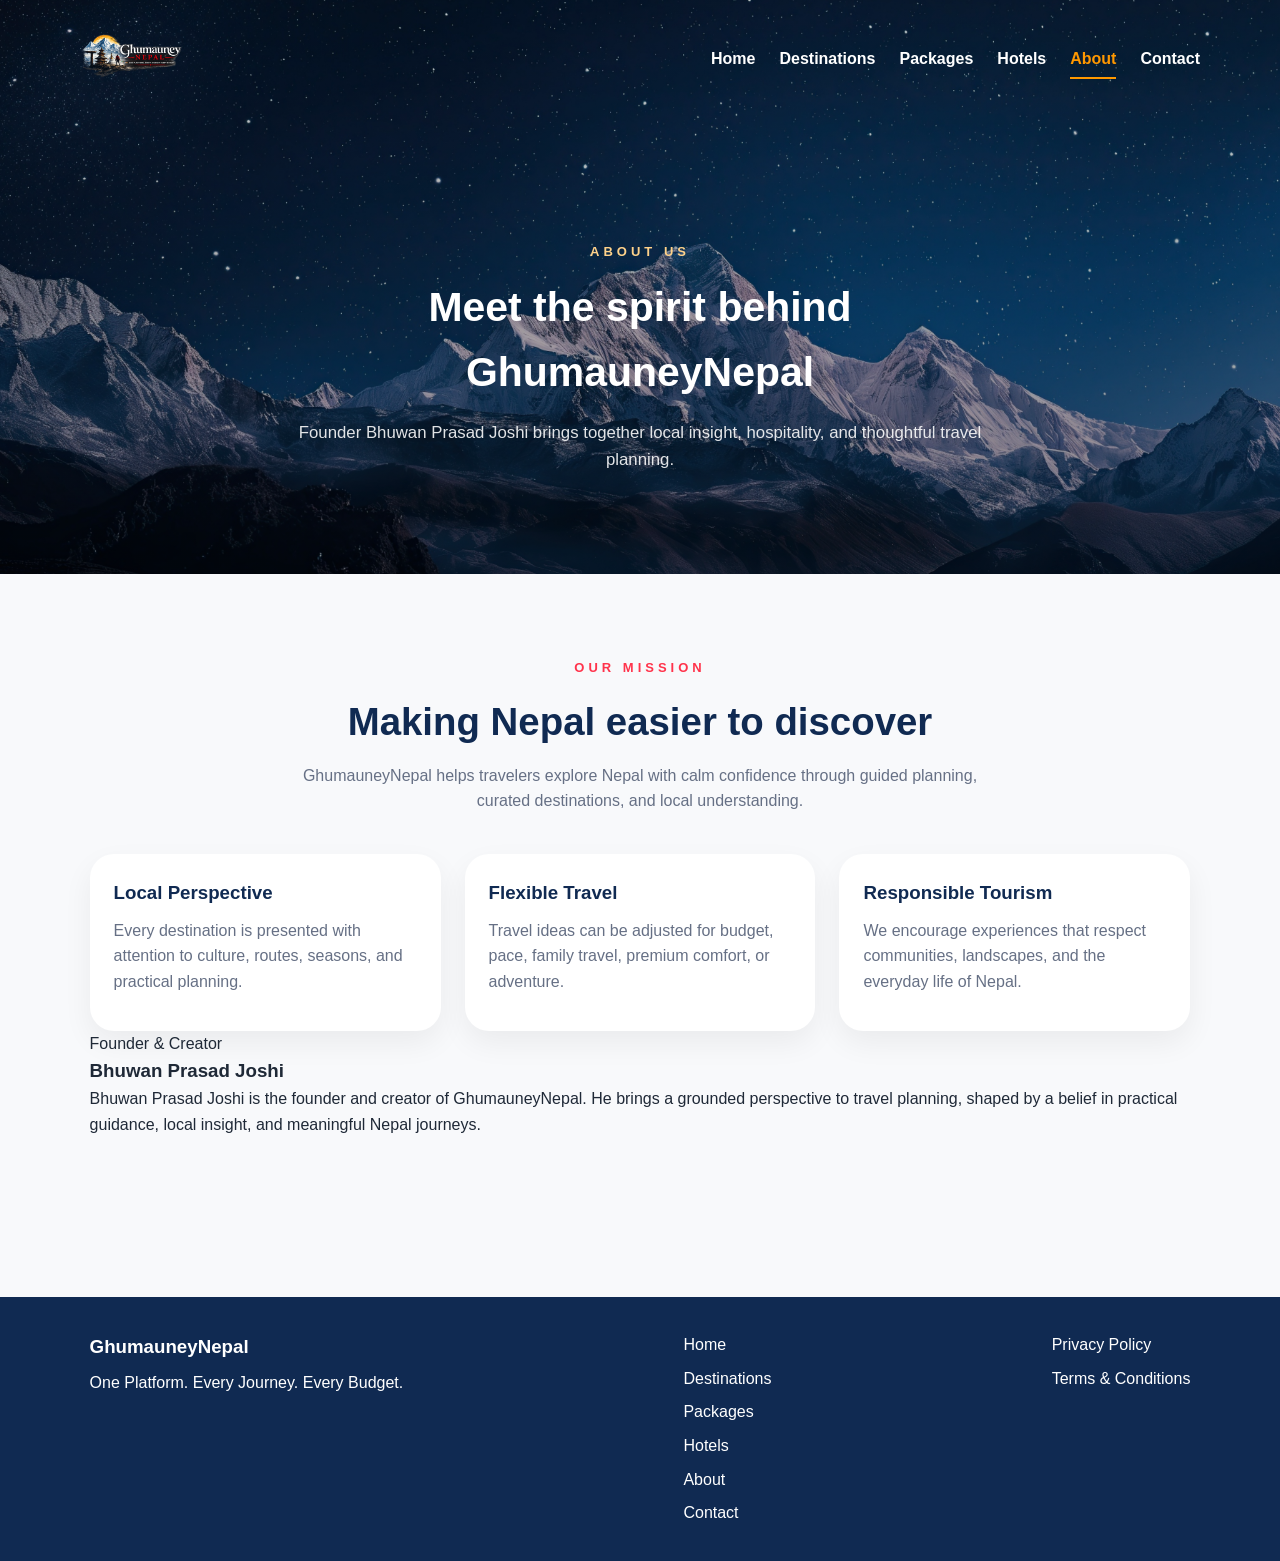
==== about.html @ 5b56b249 "Move website files to repository root" ====
<!DOCTYPE html>
<html lang="en">
<head>
    <meta charset="UTF-8">
    <meta name="viewport" content="width=device-width, initial-scale=1.0">
    <title>About | GhumauneyNepal</title>
    <link rel="stylesheet" href="style.css">
</head>
<body>
    <header class="subpage-header">
        <nav class="main-nav">
            <a class="logo" href="index.html">
                <img src="ll.png" alt="GhumauneyNepal logo">
            </a>
            <button class="nav-toggle" type="button" aria-label="Toggle navigation" aria-expanded="false">
                <span></span>
                <span></span>
                <span></span>
            </button>
            <ul class="nav-links">
                <li><a href="index.html">Home</a></li>
                <li><a href="destinations.html">Destinations</a></li>
                <li><a href="packages.html">Packages</a></li>
                <li><a href="hotels.html">Hotels</a></li>
                <li><a href="about.html" class="active">About</a></li>
                <li><a href="contact.html">Contact</a></li>
            </ul>
        </nav>

        <div class="subpage-hero">
            <span>ABOUT US</span>
            <h1>Meet the spirit behind GhumauneyNepal</h1>
            <p>Founder Bhuwan Prasad Joshi brings together local insight, hospitality, and thoughtful travel planning.</p>
        </div>
    </header>

    <main class="page-shell">
        <section class="section">
            <div class="section-heading">
                <span>OUR MISSION</span>
                <h2>Making Nepal easier to discover</h2>
                <p>GhumauneyNepal helps travelers explore Nepal with calm confidence through guided planning, curated destinations, and local understanding.</p>
            </div>

            <div class="card-grid feature-grid">
                <article class="feature-card">
                    <h3>Local Perspective</h3>
                    <p>Every destination is presented with attention to culture, routes, seasons, and practical planning.</p>
                </article>
                <article class="feature-card">
                    <h3>Flexible Travel</h3>
                    <p>Travel ideas can be adjusted for budget, pace, family travel, premium comfort, or adventure.</p>
                </article>
                <article class="feature-card">
                    <h3>Responsible Tourism</h3>
                    <p>We encourage experiences that respect communities, landscapes, and the everyday life of Nepal.</p>
                </article>
            </div>

            <div class="founder-card founder-card-inline">
                <div class="founder-badge">Founder & Creator</div>
                <h3>Bhuwan Prasad Joshi</h3>
                <p>Bhuwan Prasad Joshi is the founder and creator of GhumauneyNepal. He brings a grounded perspective to travel planning, shaped by a belief in practical guidance, local insight, and meaningful Nepal journeys.</p>
            </div>
        </section>
    </main>

    <footer class="site-footer">
        <div class="footer-brand">
            <h3>GhumauneyNepal</h3>
            <p>One Platform. Every Journey. Every Budget.</p>
        </div>
        <div class="footer-links">
            <a href="index.html">Home</a>
            <a href="destinations.html">Destinations</a>
            <a href="packages.html">Packages</a>
            <a href="hotels.html">Hotels</a>
            <a href="about.html">About</a>
            <a href="contact.html">Contact</a>
        </div>
        <div class="footer-legal">
            <a href="privacy-policy.html">Privacy Policy</a>
            <a href="terms-conditions.html">Terms & Conditions</a>
        </div>
    </footer>

    <script src="script.js"></script>
</body>
</html>
---- style.css ----
*{
    margin:0;
    padding:0;
    box-sizing:border-box;
    font-family:Poppins,sans-serif;
}

html {
    scroll-behavior:smooth;
}

body {
    line-height:1.6;
    color:#1f2937;
    background:#f8f9fb;
}

.page-shell {
    padding:0 0 80px;
}

body.is-loading {
    overflow:hidden;
}

.page-loader {
    position:fixed;
    inset:0;
    background:linear-gradient(135deg, rgba(6,18,40,0.97), rgba(16,42,82,0.95));
    display:grid;
    place-items:center;
    z-index:9999;
    transition:opacity .6s ease, visibility .6s ease;
}

.page-loader.is-hidden {
    opacity:0;
    visibility:hidden;
    pointer-events:none;
}

.loader-card {
    text-align:center;
    color:white;
}

.loader-card img {
    width:82px;
    height:auto;
    animation:logoPulse 1.2s ease-in-out infinite;
}

.loader-bar {
    width:180px;
    height:5px;
    border-radius:999px;
    background:rgba(255,255,255,0.18);
    margin:18px auto 0;
    overflow:hidden;
    position:relative;
}

.loader-bar::before {
    content:"";
    position:absolute;
    inset:0;
    width:45%;
    border-radius:inherit;
    background:linear-gradient(90deg, #ff9800, #ffd28a);
    animation:loaderSlide 1s ease-in-out infinite;
}

.site-header,
.subpage-header {
    width:100%;
    min-height:100vh;
    position:relative;
    overflow:hidden;
    isolation:isolate;
    background:linear-gradient(rgba(0,0,0,.48), rgba(0,0,0,.5));
}

.site-header::before,
.subpage-header::before {
    content:"";
    position:absolute;
    inset:-20px;
    background-image:url(nepal.jpg);
    background-size:cover;
    background-position:center;
    transform:scale(1.04);
    animation:heroBackgroundShift 18s ease-in-out infinite alternate;
    z-index:-2;
}

.site-header::after,
.subpage-header::after {
    content:"";
    position:absolute;
    inset:0;
    background:linear-gradient(rgba(0,0,0,.2), rgba(0,0,0,.42));
    z-index:-1;
}

.subpage-header {
    min-height:auto;
    padding-bottom:60px;
}

.subpage-hero {
    max-width:760px;
    margin:0 auto;
    padding:120px 24px 40px;
    text-align:center;
    color:white;
}

.subpage-hero span {
    display:inline-block;
    margin-bottom:12px;
    font-size:13px;
    letter-spacing:4px;
    color:#ffd28a;
    font-weight:700;
}

.subpage-hero h1 {
    font-size:clamp(2rem, 3.2vw, 3rem);
    margin-bottom:14px;
}

.subpage-hero p {
    font-size:1.05rem;
    color:rgba(255,255,255,0.88);
}

.main-nav {
    width:100%;
    display:flex;
    justify-content:space-between;
    align-items:center;
    padding:24px 80px;
    flex-wrap:wrap;
    gap:16px;
    position:relative;
    transition:padding .3s ease, background .3s ease, box-shadow .3s ease;
}

.main-nav.scrolled {
    position:fixed;
    top:0;
    left:0;
    z-index:1000;
    padding:14px 80px;
    background:rgba(5,19,41,0.74);
    backdrop-filter:blur(16px);
    box-shadow:0 10px 30px rgba(0,0,0,0.16);
}

.logo {
    display:inline-flex;
    align-items:center;
}

.logo img {
    height:70px;
}

.nav-toggle {
    display:none;
    background:rgba(255,255,255,0.16);
    border:1px solid rgba(255,255,255,0.35);
    border-radius:8px;
    padding:8px;
    cursor:pointer;
}

.nav-toggle span {
    display:block;
    width:24px;
    height:2px;
    background:white;
    margin:4px 0;
}

.nav-links {
    display:flex;
    list-style:none;
    flex-wrap:wrap;
    gap:24px;
}

.nav-links a {
    text-decoration:none;
    color:white;
    font-weight:600;
    transition:color .3s ease, transform .3s ease;
    padding:8px 0;
    position:relative;
}

.nav-links a:hover,
.nav-links a.active {
    color:#ff9800;
}

.nav-links a::after {
    content:"";
    position:absolute;
    left:0;
    bottom:-4px;
    width:100%;
    height:2px;
    background:#ff9800;
    transform:scaleX(0);
    transform-origin:left;
    transition:transform .25s ease;
}

.nav-links a:hover::after,
.nav-links a.active::after {
    transform:scaleX(1);
}

.hero-content {
    min-height:85vh;
    display:flex;
    flex-direction:column;
    justify-content:center;
    align-items:center;
    color:white;
    text-align:center;
    padding:40px 20px 80px;
    max-width:900px;
    margin:0 auto;
    position:relative;
}

.hero-badge {
    display:inline-block;
    padding:8px 16px;
    border-radius:999px;
    background:rgba(255,255,255,0.14);
    backdrop-filter:blur(8px);
    border:1px solid rgba(255,255,255,0.22);
    font-size:14px;
    letter-spacing:1px;
    text-transform:uppercase;
    margin-bottom:20px;
}

.hero-content h1 {
    font-size:clamp(2.4rem, 4.5vw, 4.5rem);
    margin-bottom:18px;
    line-height:1.1;
}

.hero-content p {
    font-size:clamp(1rem, 1.8vw, 1.35rem);
    margin-bottom:10px;
}

.hero-support {
    max-width:720px;
    margin-bottom:30px;
    color:rgba(255,255,255,0.92);
}

.hero-actions {
    display:flex;
    gap:16px;
    flex-wrap:wrap;
    justify-content:center;
}

.btn {
    text-decoration:none;
    color:white;
    background:#ff9800;
    padding:14px 28px;
    border-radius:999px;
    transition:transform .25s ease, box-shadow .25s ease, background .25s ease;
    display:inline-block;
    border:none;
    cursor:pointer;
    font-weight:600;
    position:relative;
    overflow:hidden;
    isolation:isolate;
    box-shadow:0 8px 20px rgba(0,0,0,0.16);
}

.btn::before {
    content:"";
    position:absolute;
    inset:0;
    background:linear-gradient(120deg, transparent, rgba(255,255,255,0.26), transparent);
    transform:translateX(-120%);
    transition:transform .6s ease;
}

.btn:hover {
    background:#e67e22;
    transform:translateY(-3px) scale(1.02);
    box-shadow:0 14px 28px rgba(0,0,0,0.2);
}

.btn:hover::before {
    transform:translateX(120%);
}

.btn-secondary {
    background:rgba(255,255,255,0.16);
    border:1px solid rgba(255,255,255,0.3);
    backdrop-filter:blur(8px);
}

.btn-secondary:hover {
    background:rgba(255,255,255,0.24);
}

.btn-small {
    padding:10px 18px;
    font-size:14px;
}

.section {
    padding:80px 7%;
}

.stats-section {
    padding:0 7% 60px;
}

.stats-grid {
    display:grid;
    grid-template-columns:repeat(3, minmax(0, 1fr));
    gap:20px;
    max-width:980px;
    margin:0 auto;
}

.stats-card {
    background:white;
    border-radius:20px;
    padding:24px;
    text-align:center;
    box-shadow:0 10px 26px rgba(0,0,0,0.06);
}

.stats-card strong {
    display:block;
    color:#102a52;
    font-size:2rem;
    margin-bottom:6px;
}

.stats-card span {
    color:#667085;
    font-weight:600;
}

.culture-grid {
    display:grid;
    grid-template-columns:repeat(3, minmax(0, 1fr));
    gap:20px;
    max-width:1040px;
    margin:0 auto;
}

.culture-card {
    background:white;
    border-radius:24px;
    padding:24px;
    box-shadow:0 12px 30px rgba(0,0,0,0.06);
}

.culture-card h3 {
    color:#102a52;
    margin-bottom:10px;
}

.culture-card p {
    color:#667085;
}

.section-heading {
    text-align:center;
    margin-bottom:40px;
}

.section-heading span {
    color:#ff334b;
    font-size:13px;
    font-weight:700;
    letter-spacing:4px;
}

.section-heading h2,
.cta-section h2 {
    color:#102a52;
    font-size:clamp(1.8rem, 3vw, 2.6rem);
    margin:12px 0 10px;
}

.section-heading p,
.cta-section p {
    color:#667085;
    max-width:700px;
    margin:0 auto;
}

.planner-section {
    background:#f9fbff;
}

.planner-card {
    max-width:960px;
    margin:0 auto;
    background:white;
    border-radius:24px;
    padding:32px;
    box-shadow:0 15px 40px rgba(0,0,0,0.08);
}

.form-grid {
    display:grid;
    grid-template-columns:repeat(2, minmax(0, 1fr));
    gap:18px;
}

.field {
    display:flex;
    flex-direction:column;
    gap:8px;
}

.field span {
    font-weight:600;
    color:#102a52;
}

.field input,
.field select {
    padding:12px 14px;
    border:1px solid #d8e0ea;
    border-radius:12px;
    font-size:15px;
    background:#fbfcff;
    transition:border-color .25s ease, box-shadow .25s ease, transform .25s ease;
}

.field input:focus,
.field select:focus {
    outline:none;
    border-color:#ff9800;
    box-shadow:0 0 0 4px rgba(255,152,0,0.15);
    transform:translateY(-1px);
}

.full-width {
    grid-column:1 / -1;
}

.planner-result {
    margin-top:16px;
    padding:14px 16px;
    border-radius:12px;
    font-weight:600;
    display:none;
    opacity:0;
    transform:translateY(8px);
}

.planner-result.is-visible {
    display:block;
    animation:resultReveal .35s ease forwards;
}

.planner-result.success {
    background:#eaf7ee;
    color:#217a3c;
}

.planner-result.error {
    background:#fff1f2;
    color:#b42318;
}

.card-grid,
.destination-grid,
.feature-grid,
.package-grid,
.testimonial-grid,
.safety-grid,
.province-grid {
    display:grid;
    grid-template-columns:repeat(3, minmax(0, 1fr));
    gap:24px;
}

.destination-grid {
    margin-top:24px;
}

.content-card,
.feature-card,
.package-card,
.testimonial-card,
.mini-card,
.destination-card {
    background:white;
    border-radius:24px;
    box-shadow:0 12px 30px rgba(0,0,0,0.06);
    overflow:hidden;
    transition:transform .25s ease, box-shadow .25s ease;
}

.content-card:hover,
.feature-card:hover,
.package-card:hover,
.testimonial-card:hover,
.mini-card:hover,
.province-card:hover,
.founder-card:hover,
.destination-card:hover {
    transform:translateY(-6px);
    box-shadow:0 16px 40px rgba(0,0,0,0.1);
}

.card-image {
    width:100%;
    height:260px;
    object-fit:cover;
    object-position:center;
    display:block;
    background:linear-gradient(rgba(0,0,0,.12), rgba(0,0,0,.08)), url(nepal.jpg);
    background-size:cover;
    background-position:center;
    transition:transform .7s ease, filter .7s ease;
    overflow:hidden;
    border-radius:22px 22px 0 0;
}

.content-card:hover .card-image,
.package-card:hover .card-image {
    transform:scale(1.05);
}

.icon-box {
    width:58px;
    height:58px;
    min-width:58px;
    display:flex;
    align-items:center;
    justify-content:center;
    border-radius:18px;
    background:rgba(255,255,255,0.9);
    box-shadow:0 8px 24px rgba(0,0,0,0.08);
    transition:transform .35s ease, box-shadow .35s ease, background .35s ease;
}

.icon-box:hover {
    transform:translateY(-4px) scale(1.05);
    box-shadow:0 14px 30px rgba(0,0,0,0.12);
}

.btn::after {
    content:'→';
    display:inline-block;
    margin-left:10px;
    transition:transform .35s ease;
    font-size:1.05rem;
}

.btn:hover::after {
    transform:translateX(4px);
}

.text-link::after {
    content:'→';
    display:inline-block;
    margin-left:8px;
    transition:transform .35s ease;
}

.text-link:hover::after {
    transform:translateX(3px);
}

.card-content {
    padding:22px;
}

.card-content h3,
.feature-card h3,
.package-card h3,
.mini-card h3 {
    color:#102a52;
    margin-bottom:10px;
}

.card-content p,
.feature-card p,
.package-card p,
.mini-card p,
.testimonial-card p {
    color:#667085;
    margin-bottom:12px;
}

.text-link {
    color:#ff334b;
    text-decoration:none;
    font-weight:600;
    transition:color .25s ease;
}

.text-link:hover {
    color:#d82a3e;
}

.interest-grid {
    grid-template-columns:repeat(3, minmax(0, 1fr));
}

.mini-card {
    padding:24px;
    transition:transform .25s ease, box-shadow .25s ease, border-color .25s ease;
    border:1px solid transparent;
}

.mini-card:hover {
    transform:translateY(-6px) scale(1.01) rotate(-0.5deg);
    border-color:#ff9800;
}

.why-section {
    background:#fffdf8;
}

.feature-card {
    padding:24px;
}

.package-card .card-content {
    display:flex;
    flex-direction:column;
    gap:8px;
}

.duration {
    color:#ff9800;
    font-weight:700;
}

.price {
    color:#102a52;
    font-weight:600;
}

.safety-section {
    background:#f4f7fb;
}

.safety-grid {
    display:grid;
    grid-template-columns:repeat(3, minmax(0, 1fr));
    gap:16px;
    max-width:1000px;
    margin:0 auto;
}

.safety-item {
    background:white;
    border-radius:16px;
    padding:22px;
    text-align:center;
    font-weight:600;
    color:#102a52;
    box-shadow:0 10px 24px rgba(0,0,0,0.05);
}

.testimonial-card {
    padding:24px;
}

.cta-section {
    text-align:center;
    background:linear-gradient(135deg, #102a52, #1d4a93);
    color:white;
    border-radius:30px;
    margin:0 7% 80px;
    animation:ctaGlow 8s ease-in-out infinite alternate;
}

.cta-section h2,
.cta-section p {
    color:white;
}

.site-footer {
    background:#102a52;
    color:white;
    padding:35px 7%;
    display:flex;
    justify-content:space-between;
    align-items:flex-start;
    gap:20px;
    flex-wrap:wrap;
}

.footer-brand h3 {
    margin-bottom:8px;
}

.footer-links,
.footer-legal {
    display:flex;
    flex-direction:column;
    gap:8px;
}

.site-footer a {
    color:white;
    text-decoration:none;
}

.site-footer a:hover {
    color:#ff9800;
}

.reveal,
.reveal-card {
    opacity:0;
    transform:translateY(28px);
    transition:opacity .7s ease, transform .7s ease;
}

.reveal.is-visible,
.reveal-card.is-visible {
    opacity:1;
    transform:translateY(0);
}

.hero-animate {
    opacity:0;
    transform:translateY(24px);
    animation:heroFadeUp .8s cubic-bezier(.2, .8, .2, 1) forwards;
}

.hero-animate-badge { animation-delay:.12s; }
.hero-animate-title { animation-delay:.24s; }
.hero-animate-subtitle { animation-delay:.38s; }
.hero-animate-support { animation-delay:.5s; }
.hero-animate-actions { animation-delay:.65s; }

.destination-card {
    position:relative;
    overflow:hidden;
    border-radius:22px;
    background:#ffffff;
    box-shadow:0 10px 30px rgba(0,0,0,0.08);
    transition:transform .4s ease, box-shadow .4s ease;
    cursor:pointer;
}

.destination-card .wishlist-btn {
    position:absolute;
    top:16px;
    right:16px;
    border:none;
    background:rgba(255,255,255,0.95);
    color:#102a52;
    border-radius:999px;
    width:46px;
    height:46px;
    font-size:20px;
    cursor:pointer;
    box-shadow:0 10px 22px rgba(0,0,0,0.12);
    transition:transform .35s ease, box-shadow .35s ease, background .35s ease, color .35s ease;
    display:flex;
    align-items:center;
    justify-content:center;
}

.destination-card .wishlist-btn:hover {
    transform:translateY(-2px) scale(1.03);
}

.destination-card .wishlist-btn.is-active {
    background:#ff9800;
    color:white;
}

.destination-card:hover {
    transform:translateY(-8px);
    box-shadow:0 20px 45px rgba(0,0,0,0.14);
}

.destination-image {
    width:100%;
    height:260px;
    object-fit:cover;
    object-position:center;
    display:block;
    background:#ececec;
    transition:transform .7s cubic-bezier(0.22, 1, 0.36, 1), filter .4s ease;
    border-radius:22px 22px 0 0;
}

.destination-card:hover .destination-image {
    transform:scale(1.07);
    filter:brightness(1.04);
}

.destination-image.image-fallback {
    object-fit:contain;
    padding:20px;
    background:linear-gradient(135deg, #fff7ea, #f8e4c9);
    height:260px;
}


.destination-info {
    padding:20px;
}

.destination-info h3 {
    color:#102a52;
    margin:0 0 8px;
    font-size:22px;
}

.destination-info p {
    color:#777;
    margin-bottom:15px;
}

.destination-meta {
    display:flex;
    flex-wrap:wrap;
    gap:8px;
    margin-bottom:14px;
}

.destination-badge {
    display:inline-block;
    padding:6px 10px;
    border-radius:999px;
    background:#f4f7fb;
    color:#102a52;
    font-size:12px;
    font-weight:700;
}

.destination-actions {
    display:flex;
    justify-content:space-between;
    align-items:center;
    gap:10px;
}

.destination-actions .text-link {
    font-size:15px;
}

.destination-province {
    display:inline-block;
    background:#fff0f2;
    color:#f2344c;
    padding:6px 12px;
    border-radius:20px;
    font-size:12px;
    font-weight:600;
}

.explorer-toolbar {
    display:flex;
    justify-content:space-between;
    align-items:center;
    gap:16px;
    flex-wrap:wrap;
    margin:0 0 24px;
}

.toolbar-group {
    display:flex;
    gap:12px;
    flex-wrap:wrap;
}

.toolbar-inline {
    align-items:center;
}

.filter-input {
    padding:12px 14px;
    border:1px solid #d8e0ea;
    border-radius:999px;
    min-width:180px;
    font-size:14px;
    background:white;
}

.wishlist-chip {
    background:#102a52;
    color:white;
    border:none;
    border-radius:999px;
    padding:12px 16px;
    cursor:pointer;
    font-weight:700;
}

.province-buttons {
    display:flex;
    flex-wrap:wrap;
    gap:10px;
    justify-content:center;
    margin:0 0 26px;
}

.province-btn {
    background:#fff;
    color:#102a52;
    border:1px solid #d8e0ea;
    border-radius:999px;
    padding:10px 16px;
    cursor:pointer;
    font-weight:600;
}

.province-btn.active {
    background:#ff9800;
    color:white;
    border-color:#ff9800;
}

.modal-backdrop {
    position:fixed;
    inset:0;
    background:rgba(4, 12, 25, 0.72);
    display:none;
    align-items:center;
    justify-content:center;
    padding:20px;
    z-index:1400;
}

.modal-backdrop.is-open {
    display:flex;
}

.modal-card {
    width:min(760px, 100%);
    max-height:90vh;
    overflow:auto;
    background:white;
    border-radius:24px;
    padding:28px;
    position:relative;
    box-shadow:0 20px 60px rgba(0,0,0,0.3);
    transform:translateY(18px) scale(0.98);
    transition:transform .28s ease;
}

.modal-backdrop.is-open .modal-card {
    transform:translateY(0) scale(1);
}

body.modal-open {
    overflow:hidden;
}

.modal-close {
    position:absolute;
    right:16px;
    top:14px;
    border:none;
    background:#f4f7fb;
    width:40px;
    height:40px;
    border-radius:999px;
    font-size:22px;
    cursor:pointer;
}

.modal-content-grid {
    display:grid;
    grid-template-columns:1.1fr 0.9fr;
    gap:20px;
    align-items:start;
}

.modal-image {
    width:100%;
    height:260px;
    object-fit:cover;
    border-radius:18px;
}

.modal-meta {
    margin-top:10px;
    color:#102a52;
    font-size:15px;
}

.contact-grid {
    display:grid;
    grid-template-columns:repeat(2, minmax(0, 1fr));
    gap:20px;
    max-width:980px;
    margin:0 auto;
}

.contact-card {
    background:white;
    border-radius:24px;
    padding:24px;
    box-shadow:0 12px 30px rgba(0,0,0,0.06);
}

.contact-card h3 {
    color:#102a52;
    margin-bottom:12px;
}

.timeline-list {
    padding-left:18px;
    color:#667085;
}

textarea {
    width:100%;
    border:1px solid #d8e0ea;
    border-radius:12px;
    padding:12px 14px;
    resize:vertical;
    font:inherit;
}

@keyframes heroFadeUp {
    from { opacity:0; transform:translateY(24px); }
    to { opacity:1; transform:translateY(0); }
}

@keyframes heroBackgroundShift {
    from { transform:scale(1.04) translateY(-2%); }
    to { transform:scale(1.12) translateY(2%); }
}

@keyframes loaderSlide {
    0% { transform:translateX(-110%); }
    100% { transform:translateX(220%); }
}

@keyframes logoPulse {
    0%, 100% { transform:scale(1); }
    50% { transform:scale(1.06); }
}

@keyframes resultReveal {
    from { opacity:0; transform:translateY(8px); }
    to { opacity:1; transform:translateY(0); }
}

@keyframes ctaGlow {
    from { box-shadow:inset 0 0 0 rgba(255,255,255,0.02); }
    to { box-shadow:inset 0 0 0 1px rgba(255,255,255,0.08); }
}

@media (max-width: 900px) {
    .card-grid,
    .interest-grid,
    .feature-grid,
    .package-grid,
    .testimonial-grid,
    .destination-grid,
    .safety-grid,
    .province-grid {
        grid-template-columns:repeat(2, minmax(0, 1fr));
    }

    .destination-image {
        height:230px;
    }

    .card-image {
        height:210px;
    }
}

@media (max-width: 600px) {
    .section {
        padding:64px 5%;
    }

    .destinations-section {
        padding:60px 5%;
    }

    .section-heading h1 {
        font-size:32px;
    }

    .cta-section {
        margin:0 5% 64px;
        padding:48px 24px;
    }

    .destination-image {
        height:220px;
    }

    .card-image {
        height:200px;
    }
}

@media (max-width: 400px) {
    .destination-image {
        height:200px;
    }

    .card-image {
        height:190px;
    }
}

@media (max-width: 700px) {
    .main-nav {
        padding:20px 24px;
        align-items:center;
    }

    .main-nav.scrolled {
        padding:14px 24px;
    }

    .nav-toggle {
        display:block;
    }

    .nav-links {
        display:none;
        width:100%;
        flex-direction:column;
        padding:12px 0 4px;
    }

    .nav-open .nav-links {
        display:flex;
    }

    .hero-content {
        min-height:78vh;
    }

    .hero-content h1 {
        font-size:2.6rem;
    }

    .hero-content p {
        font-size:1.05rem;
    }

    .form-grid,
    .card-grid,
    .interest-grid,
    .feature-grid,
    .package-grid,
    .testimonial-grid,
    .safety-grid,
    .destination-grid {
        grid-template-columns:1fr;
    }

    .planner-card {
        padding:24px;
    }

    .province-grid {
        grid-template-columns:1fr;
    }

    .site-footer {
        flex-direction:column;
        align-items:center;
        text-align:center;
    }

    .contact-grid,
    .modal-content-grid,
    .stats-grid,
    .culture-grid {
        grid-template-columns:1fr;
    }
}

@media (max-width: 600px) {
    .section {
        padding:64px 5%;
    }

    .destinations-section {
        padding:60px 5%;
    }

    .section-heading h1 {
        font-size:32px;
    }

    .cta-section {
        margin:0 5% 64px;
        padding:48px 24px;
    }
}

@media (prefers-reduced-motion: reduce) {
    html {
        scroll-behavior:auto;
    }

    *, *::before, *::after {
        animation-duration:0.01ms !important;
        animation-iteration-count:1 !important;
        transition-duration:0.01ms !important;
        scroll-behavior:auto !important;
    }

    .reveal,
    .reveal-card,
    .hero-animate {
        opacity:1 !important;
        transform:none !important;
    }
}
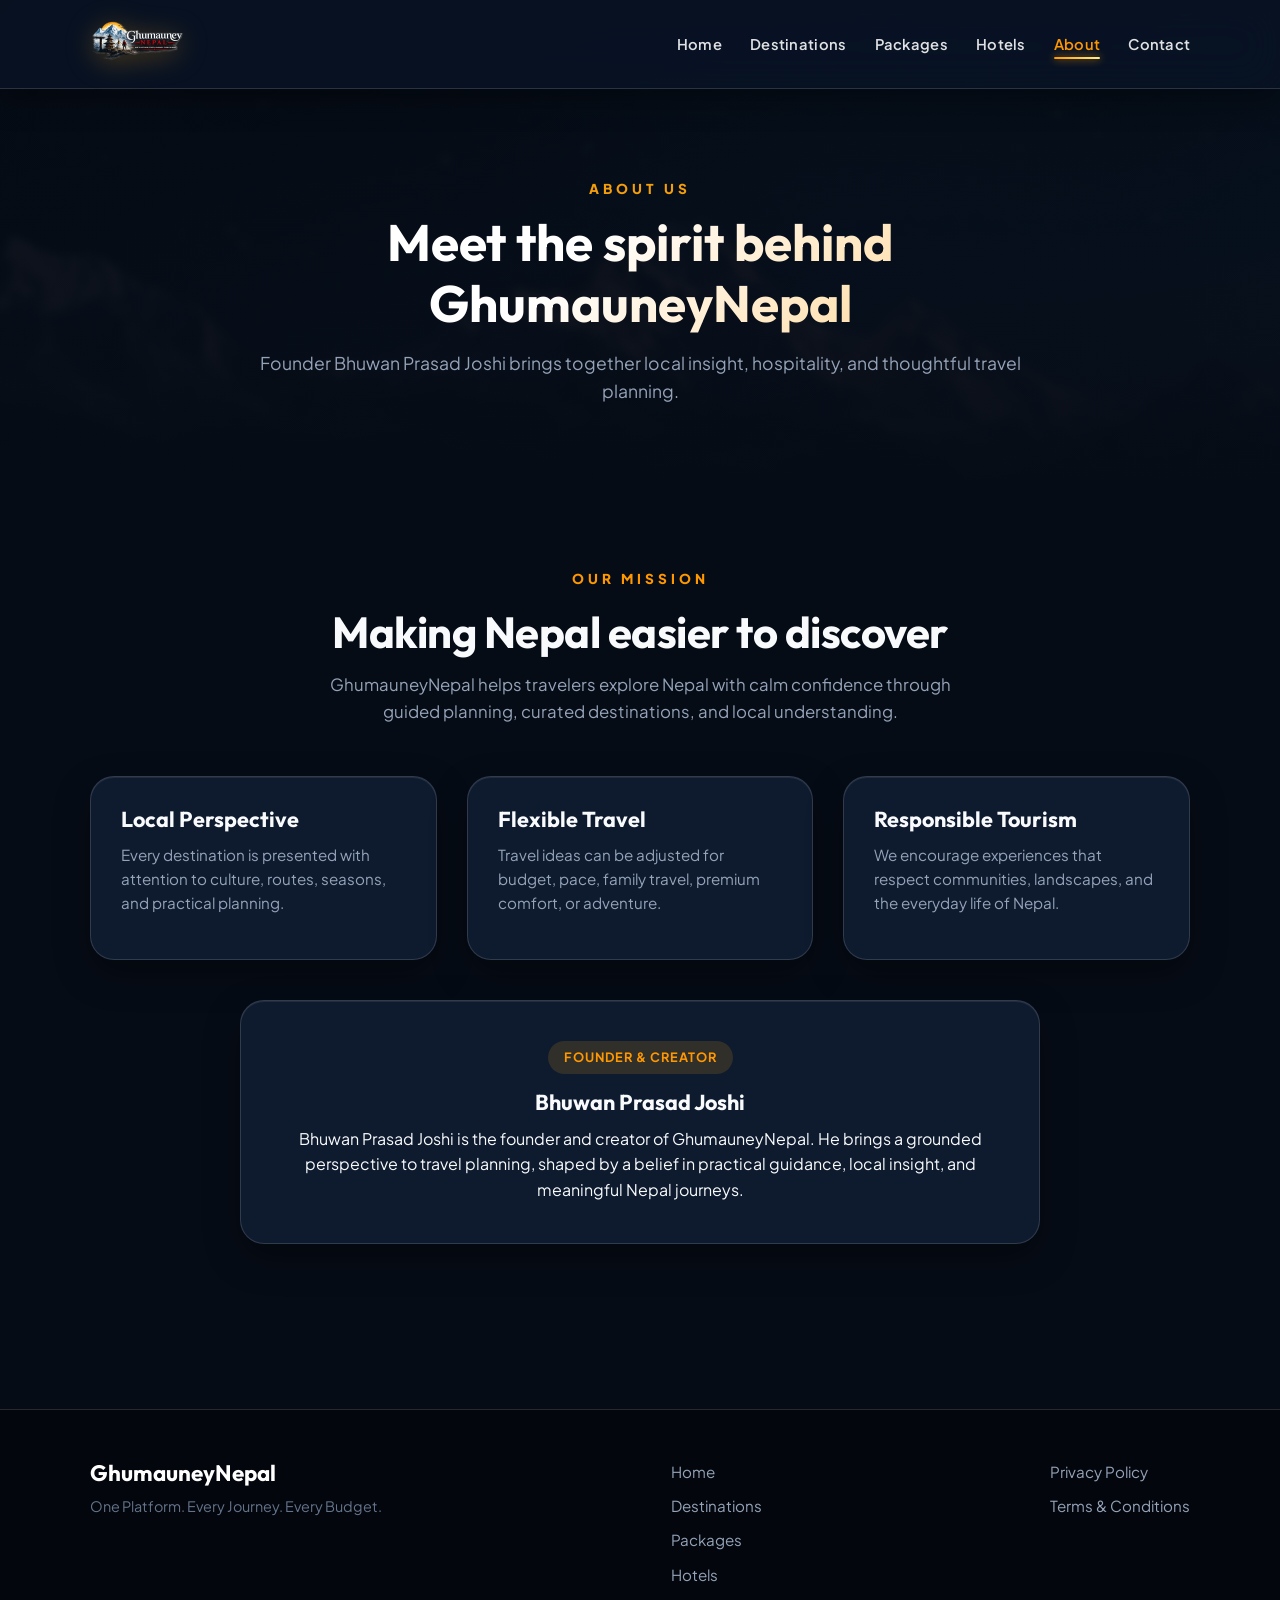
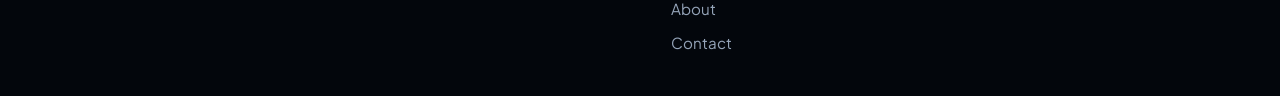
==== commit 9c169995: "Update GhumauneyNepal backend and website" ====
--- a/about.html
+++ b/about.html
@@ -42,22 +42,22 @@
                 <p>GhumauneyNepal helps travelers explore Nepal with calm confidence through guided planning, curated destinations, and local understanding.</p>
             </div>
 
-            <div class="card-grid feature-grid">
-                <article class="feature-card">
+            <div class="card-grid feature-grid" style="margin-bottom: 40px;">
+                <article class="feature-card reveal-card">
                     <h3>Local Perspective</h3>
                     <p>Every destination is presented with attention to culture, routes, seasons, and practical planning.</p>
                 </article>
-                <article class="feature-card">
+                <article class="feature-card reveal-card">
                     <h3>Flexible Travel</h3>
                     <p>Travel ideas can be adjusted for budget, pace, family travel, premium comfort, or adventure.</p>
                 </article>
-                <article class="feature-card">
+                <article class="feature-card reveal-card">
                     <h3>Responsible Tourism</h3>
                     <p>We encourage experiences that respect communities, landscapes, and the everyday life of Nepal.</p>
                 </article>
             </div>
 
-            <div class="founder-card founder-card-inline">
+            <div class="founder-card reveal-card">
                 <div class="founder-badge">Founder & Creator</div>
                 <h3>Bhuwan Prasad Joshi</h3>
                 <p>Bhuwan Prasad Joshi is the founder and creator of GhumauneyNepal. He brings a grounded perspective to travel planning, shaped by a belief in practical guidance, local insight, and meaningful Nepal journeys.</p>
--- a/style.css
+++ b/style.css
@@ -1,1238 +1,1577 @@
-*{
-    margin:0;
-    padding:0;
-    box-sizing:border-box;
-    font-family:Poppins,sans-serif;
+/* ==========================================================================
+   GHUMAUNEYNEPAL - PREMIUM 3D AESTHETIC STYLESHEET (PHASE 2 ENHANCED)
+   Pure CSS3 3D Transforms, Glassmorphism, & Cinematic Visuals
+   ========================================================================== */
+
+@import url('https://fonts.googleapis.com/css2?family=Outfit:wght@300;400;500;600;700;800&family=Plus+Jakarta+Sans:wght@400;500;600;700&display=swap');
+
+:root {
+    /* Color Palette */
+    --bg-dark: #060c16;
+    --bg-card: #0e1b2f;
+    --bg-card-hover: #152642;
+    --bg-surface: #122036;
+    --text-main: #f8fafc;
+    --text-muted: #94a3b8;
+    --text-dim: #64748b;
+    
+    --accent-gold: #f59e0b;
+    --accent-amber: #ff9800;
+    --accent-gold-light: #fef08a;
+    --accent-crimson: #e11d48;
+    --accent-teal: #0d9488;
+    
+    --glass-bg: rgba(10, 20, 36, 0.78);
+    --glass-border: rgba(255, 255, 255, 0.14);
+    --glass-shadow: 0 25px 60px rgba(0, 0, 0, 0.45);
+    
+    --radius-sm: 10px;
+    --radius-md: 16px;
+    --radius-lg: 24px;
+    --radius-xl: 32px;
+    
+    --font-heading: 'Outfit', -apple-system, BlinkMacSystemFont, sans-serif;
+    --font-body: 'Plus Jakarta Sans', -apple-system, BlinkMacSystemFont, sans-serif;
+    
+    --transition-fast: 0.25s cubic-bezier(0.16, 1, 0.3, 1);
+    --transition-smooth: 0.4s cubic-bezier(0.16, 1, 0.3, 1);
+    --transition-bounce: 0.6s cubic-bezier(0.34, 1.56, 0.64, 1);
+}
+
+/* --------------------------------------------------------------------------
+   Reset & Base Styles
+   -------------------------------------------------------------------------- */
+*, *::before, *::after {
+    margin: 0;
+    padding: 0;
+    box-sizing: border-box;
+    font-family: var(--font-body);
 }
 
 html {
-    scroll-behavior:smooth;
+    scroll-behavior: smooth;
+    max-width: 100%;
+    overflow-x: hidden;
+    background-color: var(--bg-dark);
+    color: var(--text-main);
 }
 
 body {
-    line-height:1.6;
-    color:#1f2937;
-    background:#f8f9fb;
+    line-height: 1.6;
+    background-color: var(--bg-dark);
+    color: var(--text-main);
+    max-width: 100%;
+    overflow-x: hidden;
+    font-size: 16px;
+    -webkit-font-smoothing: antialiased;
+    -moz-osx-font-smoothing: grayscale;
+}
+
+h1, h2, h3, h4, h5, h6 {
+    font-family: var(--font-heading);
+    font-weight: 700;
+    line-height: 1.2;
+    color: var(--text-main);
+}
+
+a {
+    text-decoration: none;
+    color: inherit;
+}
+
+img {
+    max-width: 100%;
+    height: auto;
+    display: block;
 }
 
 .page-shell {
-    padding:0 0 80px;
+    padding-bottom: 80px;
 }
 
 body.is-loading {
-    overflow:hidden;
-}
-
+    overflow: hidden;
+}
+
+/* --------------------------------------------------------------------------
+   Page Loader
+   -------------------------------------------------------------------------- */
 .page-loader {
-    position:fixed;
-    inset:0;
-    background:linear-gradient(135deg, rgba(6,18,40,0.97), rgba(16,42,82,0.95));
-    display:grid;
-    place-items:center;
-    z-index:9999;
-    transition:opacity .6s ease, visibility .6s ease;
+    position: fixed;
+    inset: 0;
+    background: radial-gradient(circle at center, #0e1e38 0%, #050a12 100%);
+    display: grid;
+    place-items: center;
+    z-index: 9999;
+    transition: opacity 0.6s ease, visibility 0.6s ease;
 }
 
 .page-loader.is-hidden {
-    opacity:0;
-    visibility:hidden;
-    pointer-events:none;
+    opacity: 0;
+    visibility: hidden;
+    pointer-events: none;
 }
 
 .loader-card {
-    text-align:center;
-    color:white;
+    text-align: center;
+    color: white;
 }
 
 .loader-card img {
-    width:82px;
-    height:auto;
-    animation:logoPulse 1.2s ease-in-out infinite;
+    width: 90px;
+    height: auto;
+    filter: drop-shadow(0 10px 25px rgba(245, 158, 11, 0.45));
+    animation: logoPulse 1.4s ease-in-out infinite alternate;
 }
 
 .loader-bar {
-    width:180px;
-    height:5px;
-    border-radius:999px;
-    background:rgba(255,255,255,0.18);
-    margin:18px auto 0;
-    overflow:hidden;
-    position:relative;
+    width: 200px;
+    height: 4px;
+    border-radius: 999px;
+    background: rgba(255, 255, 255, 0.1);
+    margin: 24px auto 0;
+    overflow: hidden;
+    position: relative;
 }
 
 .loader-bar::before {
-    content:"";
-    position:absolute;
-    inset:0;
-    width:45%;
-    border-radius:inherit;
-    background:linear-gradient(90deg, #ff9800, #ffd28a);
-    animation:loaderSlide 1s ease-in-out infinite;
-}
-
-.site-header,
-.subpage-header {
-    width:100%;
-    min-height:100vh;
-    position:relative;
-    overflow:hidden;
-    isolation:isolate;
-    background:linear-gradient(rgba(0,0,0,.48), rgba(0,0,0,.5));
-}
-
-.site-header::before,
-.subpage-header::before {
-    content:"";
-    position:absolute;
-    inset:-20px;
-    background-image:url(nepal.jpg);
-    background-size:cover;
-    background-position:center;
-    transform:scale(1.04);
-    animation:heroBackgroundShift 18s ease-in-out infinite alternate;
-    z-index:-2;
-}
-
-.site-header::after,
-.subpage-header::after {
-    content:"";
-    position:absolute;
-    inset:0;
-    background:linear-gradient(rgba(0,0,0,.2), rgba(0,0,0,.42));
-    z-index:-1;
-}
-
-.subpage-header {
-    min-height:auto;
-    padding-bottom:60px;
-}
-
-.subpage-hero {
-    max-width:760px;
-    margin:0 auto;
-    padding:120px 24px 40px;
-    text-align:center;
-    color:white;
-}
-
-.subpage-hero span {
-    display:inline-block;
-    margin-bottom:12px;
-    font-size:13px;
-    letter-spacing:4px;
-    color:#ffd28a;
-    font-weight:700;
-}
-
-.subpage-hero h1 {
-    font-size:clamp(2rem, 3.2vw, 3rem);
-    margin-bottom:14px;
-}
-
-.subpage-hero p {
-    font-size:1.05rem;
-    color:rgba(255,255,255,0.88);
-}
-
+    content: "";
+    position: absolute;
+    inset: 0;
+    width: 50%;
+    border-radius: inherit;
+    background: linear-gradient(90deg, var(--accent-amber), var(--accent-gold-light));
+    box-shadow: 0 0 12px var(--accent-amber);
+    animation: loaderSlide 1.2s ease-in-out infinite;
+}
+
+/* --------------------------------------------------------------------------
+   3D Perspective Container System
+   -------------------------------------------------------------------------- */
+.perspective-container,
+.section,
+.card-grid,
+.destination-grid,
+.feature-grid,
+.package-grid,
+.province-grid {
+    perspective: 1200px;
+    transform-style: preserve-3d;
+}
+
+/* --------------------------------------------------------------------------
+   Navigation Bar (Compact & Glassmorphic)
+   -------------------------------------------------------------------------- */
 .main-nav {
-    width:100%;
-    display:flex;
-    justify-content:space-between;
-    align-items:center;
-    padding:24px 80px;
-    flex-wrap:wrap;
-    gap:16px;
-    position:relative;
-    transition:padding .3s ease, background .3s ease, box-shadow .3s ease;
+    width: 100%;
+    display: flex;
+    justify-content: space-between;
+    align-items: center;
+    padding: 12px 7%;
+    position: fixed;
+    top: 0;
+    left: 0;
+    z-index: 1000;
+    background: var(--glass-bg);
+    backdrop-filter: blur(20px) saturate(190%);
+    -webkit-backdrop-filter: blur(20px) saturate(190%);
+    border-bottom: 1px solid var(--glass-border);
+    box-shadow: 0 10px 30px rgba(0, 0, 0, 0.35);
+    transition: padding 0.3s ease, background 0.3s ease, box-shadow 0.3s ease;
 }
 
 .main-nav.scrolled {
-    position:fixed;
-    top:0;
-    left:0;
-    z-index:1000;
-    padding:14px 80px;
-    background:rgba(5,19,41,0.74);
-    backdrop-filter:blur(16px);
-    box-shadow:0 10px 30px rgba(0,0,0,0.16);
+    padding: 8px 7%;
+    background: rgba(6, 12, 22, 0.95);
+    box-shadow: 0 15px 35px rgba(0, 0, 0, 0.55);
+    border-bottom-color: rgba(245, 158, 11, 0.25);
 }
 
 .logo {
-    display:inline-flex;
-    align-items:center;
+    display: inline-flex;
+    align-items: center;
+    transition: transform var(--transition-fast);
+}
+
+.logo:hover {
+    transform: scale(1.04) rotate(-1deg);
 }
 
 .logo img {
-    height:70px;
+    height: 64px;
+    width: auto;
+    filter: drop-shadow(0 4px 14px rgba(245, 158, 11, 0.28));
+    transition: height 0.3s ease;
+}
+
+.main-nav.scrolled .logo img {
+    height: 52px;
 }
 
 .nav-toggle {
-    display:none;
-    background:rgba(255,255,255,0.16);
-    border:1px solid rgba(255,255,255,0.35);
-    border-radius:8px;
-    padding:8px;
-    cursor:pointer;
+    display: none;
+    background: rgba(255, 255, 255, 0.08);
+    border: 1px solid rgba(255, 255, 255, 0.2);
+    border-radius: var(--radius-sm);
+    padding: 8px 10px;
+    cursor: pointer;
+    transition: background var(--transition-fast);
+}
+
+.nav-toggle:hover {
+    background: rgba(255, 255, 255, 0.16);
 }
 
 .nav-toggle span {
-    display:block;
-    width:24px;
-    height:2px;
-    background:white;
-    margin:4px 0;
+    display: block;
+    width: 22px;
+    height: 2px;
+    background: white;
+    margin: 4px 0;
+    transition: transform 0.3s ease, opacity 0.3s ease;
 }
 
 .nav-links {
-    display:flex;
-    list-style:none;
-    flex-wrap:wrap;
-    gap:24px;
+    display: flex;
+    list-style: none;
+    gap: 28px;
+    align-items: center;
 }
 
 .nav-links a {
-    text-decoration:none;
-    color:white;
-    font-weight:600;
-    transition:color .3s ease, transform .3s ease;
-    padding:8px 0;
-    position:relative;
+    text-decoration: none;
+    color: rgba(255, 255, 255, 0.88);
+    font-weight: 600;
+    font-size: 0.92rem;
+    letter-spacing: 0.3px;
+    transition: color var(--transition-fast), transform var(--transition-fast);
+    padding: 6px 0;
+    position: relative;
 }
 
 .nav-links a:hover,
 .nav-links a.active {
-    color:#ff9800;
+    color: var(--accent-amber);
 }
 
 .nav-links a::after {
-    content:"";
-    position:absolute;
-    left:0;
-    bottom:-4px;
-    width:100%;
-    height:2px;
-    background:#ff9800;
-    transform:scaleX(0);
-    transform-origin:left;
-    transition:transform .25s ease;
+    content: "";
+    position: absolute;
+    left: 0;
+    bottom: 0px;
+    width: 100%;
+    height: 2px;
+    background: linear-gradient(90deg, var(--accent-amber), var(--accent-gold-light));
+    border-radius: 999px;
+    transform: scaleX(0);
+    transform-origin: left;
+    transition: transform var(--transition-fast);
+    box-shadow: 0 0 8px var(--accent-amber);
 }
 
 .nav-links a:hover::after,
 .nav-links a.active::after {
-    transform:scaleX(1);
+    transform: scaleX(1);
+}
+
+/* --------------------------------------------------------------------------
+   Header / Hero Section
+   -------------------------------------------------------------------------- */
+.site-header {
+    width: 100%;
+    min-height: 100vh;
+    position: relative;
+    overflow: hidden;
+    isolation: isolate;
+    display: flex;
+    flex-direction: column;
+    justify-content: center;
+    background: var(--bg-dark);
+}
+
+.site-header::before {
+    content: "";
+    position: absolute;
+    inset: -20px;
+    background-image: url('nepal.jpg');
+    background-size: cover;
+    background-position: center 30%;
+    transform: scale(1.05);
+    animation: heroBackgroundShift 22s ease-in-out infinite alternate;
+    z-index: -3;
+    filter: brightness(0.85);
+}
+
+.site-header::after {
+    content: "";
+    position: absolute;
+    inset: 0;
+    background: linear-gradient(
+        180deg,
+        rgba(6, 12, 22, 0.45) 0%,
+        rgba(6, 12, 22, 0.75) 55%,
+        rgba(6, 12, 22, 0.98) 100%
+    );
+    z-index: -2;
+}
+
+.hero-glass-orb {
+    position: absolute;
+    border-radius: 50%;
+    background: radial-gradient(circle, rgba(245, 158, 11, 0.15) 0%, rgba(255, 255, 255, 0) 70%);
+    pointer-events: none;
+    z-index: -1;
+    animation: orbFloat 10s ease-in-out infinite alternate;
+}
+
+.hero-glass-orb-1 {
+    width: 400px;
+    height: 400px;
+    top: 15%;
+    left: 10%;
+    filter: blur(40px);
+}
+
+.hero-glass-orb-2 {
+    width: 500px;
+    height: 500px;
+    bottom: 10%;
+    right: 5%;
+    filter: blur(50px);
+    animation-delay: -5s;
 }
 
 .hero-content {
-    min-height:85vh;
-    display:flex;
-    flex-direction:column;
-    justify-content:center;
-    align-items:center;
-    color:white;
-    text-align:center;
-    padding:40px 20px 80px;
-    max-width:900px;
-    margin:0 auto;
-    position:relative;
+    min-height: 100vh;
+    display: flex;
+    flex-direction: column;
+    justify-content: center;
+    align-items: center;
+    color: white;
+    text-align: center;
+    padding: 130px 20px 80px;
+    max-width: 1050px;
+    margin: 0 auto;
+    position: relative;
+    z-index: 2;
+    transform-style: preserve-3d;
 }
 
 .hero-badge {
-    display:inline-block;
-    padding:8px 16px;
-    border-radius:999px;
-    background:rgba(255,255,255,0.14);
-    backdrop-filter:blur(8px);
-    border:1px solid rgba(255,255,255,0.22);
-    font-size:14px;
-    letter-spacing:1px;
-    text-transform:uppercase;
-    margin-bottom:20px;
+    display: inline-flex;
+    align-items: center;
+    gap: 8px;
+    padding: 8px 24px;
+    border-radius: 999px;
+    background: rgba(255, 255, 255, 0.08);
+    backdrop-filter: blur(14px);
+    -webkit-backdrop-filter: blur(14px);
+    border: 1px solid rgba(255, 255, 255, 0.22);
+    font-size: 0.85rem;
+    font-weight: 700;
+    letter-spacing: 2px;
+    text-transform: uppercase;
+    color: var(--accent-gold-light);
+    margin-bottom: 24px;
+    box-shadow: 0 10px 25px rgba(0, 0, 0, 0.35), inset 0 0 10px rgba(255, 255, 255, 0.1);
+    transform: translateZ(30px);
 }
 
 .hero-content h1 {
-    font-size:clamp(2.4rem, 4.5vw, 4.5rem);
-    margin-bottom:18px;
-    line-height:1.1;
-}
-
-.hero-content p {
-    font-size:clamp(1rem, 1.8vw, 1.35rem);
-    margin-bottom:10px;
+    font-size: clamp(2.6rem, 5.8vw, 5.2rem);
+    font-weight: 800;
+    letter-spacing: -1px;
+    margin-bottom: 20px;
+    line-height: 1.1;
+    text-transform: uppercase;
+    background: linear-gradient(135deg, #ffffff 25%, #ffd28a 75%, #ff9800 100%);
+    -webkit-background-clip: text;
+    -webkit-text-fill-color: transparent;
+    text-shadow: 0 15px 40px rgba(0, 0, 0, 0.6);
+    transform: translateZ(45px);
+}
+
+.hero-content p.hero-animate-subtitle {
+    font-size: clamp(1.15rem, 2vw, 1.5rem);
+    font-weight: 600;
+    color: rgba(255, 255, 255, 0.95);
+    margin-bottom: 12px;
+    text-shadow: 0 4px 12px rgba(0, 0, 0, 0.6);
+    transform: translateZ(30px);
 }
 
 .hero-support {
-    max-width:720px;
-    margin-bottom:30px;
-    color:rgba(255,255,255,0.92);
+    max-width: 740px;
+    font-size: clamp(0.95rem, 1.4vw, 1.15rem);
+    margin-bottom: 38px;
+    color: var(--text-muted);
+    line-height: 1.65;
+    transform: translateZ(20px);
 }
 
 .hero-actions {
-    display:flex;
-    gap:16px;
-    flex-wrap:wrap;
-    justify-content:center;
-}
-
+    display: flex;
+    gap: 20px;
+    flex-wrap: wrap;
+    justify-content: center;
+    transform: translateZ(50px);
+}
+
+/* --------------------------------------------------------------------------
+   Subpage Header with Generous Top Padding (Fix Header Overlap)
+   -------------------------------------------------------------------------- */
+.subpage-header {
+    width: 100%;
+    position: relative;
+    overflow: hidden;
+    isolation: isolate;
+    background: var(--bg-dark);
+    padding-bottom: 40px;
+}
+
+.subpage-header::before {
+    content: "";
+    position: absolute;
+    inset: -20px;
+    background-image: url('nepal.jpg');
+    background-size: cover;
+    background-position: center 40%;
+    z-index: -2;
+    filter: brightness(0.38) blur(4px);
+}
+
+.subpage-header::after {
+    content: "";
+    position: absolute;
+    inset: 0;
+    background: linear-gradient(180deg, rgba(6, 12, 22, 0.65) 0%, rgba(6, 12, 22, 0.98) 100%);
+    z-index: -1;
+}
+
+.subpage-hero {
+    max-width: 840px;
+    margin: 0 auto;
+    padding: 175px 24px 35px;
+    text-align: center;
+    color: white;
+}
+
+.subpage-hero span {
+    display: inline-block;
+    margin-bottom: 12px;
+    font-size: 0.85rem;
+    letter-spacing: 4px;
+    color: var(--accent-gold);
+    font-weight: 800;
+    text-transform: uppercase;
+}
+
+.subpage-hero h1 {
+    font-size: clamp(2.3rem, 4vw, 3.5rem);
+    margin-bottom: 14px;
+    background: linear-gradient(135deg, #ffffff 40%, #ffd28a 100%);
+    -webkit-background-clip: text;
+    -webkit-text-fill-color: transparent;
+}
+
+.subpage-hero p {
+    font-size: 1.1rem;
+    color: var(--text-muted);
+}
+
+/* --------------------------------------------------------------------------
+   Buttons with 3D Elevation
+   -------------------------------------------------------------------------- */
 .btn {
-    text-decoration:none;
-    color:white;
-    background:#ff9800;
-    padding:14px 28px;
-    border-radius:999px;
-    transition:transform .25s ease, box-shadow .25s ease, background .25s ease;
-    display:inline-block;
-    border:none;
-    cursor:pointer;
-    font-weight:600;
-    position:relative;
-    overflow:hidden;
-    isolation:isolate;
-    box-shadow:0 8px 20px rgba(0,0,0,0.16);
+    text-decoration: none;
+    color: #060d1a;
+    background: linear-gradient(135deg, var(--accent-amber), var(--accent-gold));
+    padding: 14px 32px;
+    border-radius: 999px;
+    display: inline-flex;
+    align-items: center;
+    justify-content: center;
+    gap: 10px;
+    border: none;
+    cursor: pointer;
+    font-family: var(--font-heading);
+    font-weight: 700;
+    font-size: 0.98rem;
+    letter-spacing: 0.5px;
+    position: relative;
+    overflow: hidden;
+    isolation: isolate;
+    box-shadow: 0 10px 25px -5px rgba(245, 158, 11, 0.45), 0 4px 12px rgba(0, 0, 0, 0.35);
+    transition: transform var(--transition-fast), box-shadow var(--transition-fast), background var(--transition-fast);
+    transform-style: preserve-3d;
 }
 
 .btn::before {
-    content:"";
-    position:absolute;
-    inset:0;
-    background:linear-gradient(120deg, transparent, rgba(255,255,255,0.26), transparent);
-    transform:translateX(-120%);
-    transition:transform .6s ease;
+    content: "";
+    position: absolute;
+    inset: 0;
+    background: linear-gradient(120deg, transparent, rgba(255, 255, 255, 0.4), transparent);
+    transform: translateX(-120%);
+    transition: transform 0.6s ease;
 }
 
 .btn:hover {
-    background:#e67e22;
-    transform:translateY(-3px) scale(1.02);
-    box-shadow:0 14px 28px rgba(0,0,0,0.2);
+    transform: translateY(-4px) scale(1.03) translateZ(10px);
+    box-shadow: 0 18px 35px -5px rgba(245, 158, 11, 0.55), 0 8px 18px rgba(0, 0, 0, 0.45);
+    background: linear-gradient(135deg, #ffa726, #f59e0b);
 }
 
 .btn:hover::before {
-    transform:translateX(120%);
+    transform: translateX(120%);
+}
+
+.btn:active {
+    transform: translateY(-1px) scale(0.99);
 }
 
 .btn-secondary {
-    background:rgba(255,255,255,0.16);
-    border:1px solid rgba(255,255,255,0.3);
-    backdrop-filter:blur(8px);
+    background: rgba(255, 255, 255, 0.08);
+    color: white;
+    border: 1px solid rgba(255, 255, 255, 0.28);
+    backdrop-filter: blur(10px);
+    -webkit-backdrop-filter: blur(10px);
+    box-shadow: 0 10px 25px rgba(0, 0, 0, 0.3);
 }
 
 .btn-secondary:hover {
-    background:rgba(255,255,255,0.24);
+    background: rgba(255, 255, 255, 0.18);
+    border-color: rgba(255, 255, 255, 0.45);
+    color: white;
 }
 
 .btn-small {
-    padding:10px 18px;
-    font-size:14px;
-}
-
+    padding: 10px 22px;
+    font-size: 0.88rem;
+    border-radius: var(--radius-md);
+}
+
+/* --------------------------------------------------------------------------
+   Sections & Section Headings
+   -------------------------------------------------------------------------- */
 .section {
-    padding:80px 7%;
-}
-
-.stats-section {
-    padding:0 7% 60px;
-}
-
-.stats-grid {
-    display:grid;
-    grid-template-columns:repeat(3, minmax(0, 1fr));
-    gap:20px;
-    max-width:980px;
-    margin:0 auto;
-}
-
-.stats-card {
-    background:white;
-    border-radius:20px;
-    padding:24px;
-    text-align:center;
-    box-shadow:0 10px 26px rgba(0,0,0,0.06);
-}
-
-.stats-card strong {
-    display:block;
-    color:#102a52;
-    font-size:2rem;
-    margin-bottom:6px;
-}
-
-.stats-card span {
-    color:#667085;
-    font-weight:600;
-}
-
-.culture-grid {
-    display:grid;
-    grid-template-columns:repeat(3, minmax(0, 1fr));
-    gap:20px;
-    max-width:1040px;
-    margin:0 auto;
-}
-
-.culture-card {
-    background:white;
-    border-radius:24px;
-    padding:24px;
-    box-shadow:0 12px 30px rgba(0,0,0,0.06);
-}
-
-.culture-card h3 {
-    color:#102a52;
-    margin-bottom:10px;
-}
-
-.culture-card p {
-    color:#667085;
+    padding: 85px 7%;
+    position: relative;
 }
 
 .section-heading {
-    text-align:center;
-    margin-bottom:40px;
+    text-align: center;
+    margin-bottom: 50px;
 }
 
 .section-heading span {
-    color:#ff334b;
-    font-size:13px;
-    font-weight:700;
-    letter-spacing:4px;
-}
-
-.section-heading h2,
-.cta-section h2 {
-    color:#102a52;
-    font-size:clamp(1.8rem, 3vw, 2.6rem);
-    margin:12px 0 10px;
-}
-
-.section-heading p,
-.cta-section p {
-    color:#667085;
-    max-width:700px;
-    margin:0 auto;
-}
-
-.planner-section {
-    background:#f9fbff;
-}
-
-.planner-card {
-    max-width:960px;
-    margin:0 auto;
-    background:white;
-    border-radius:24px;
-    padding:32px;
-    box-shadow:0 15px 40px rgba(0,0,0,0.08);
-}
-
-.form-grid {
-    display:grid;
-    grid-template-columns:repeat(2, minmax(0, 1fr));
-    gap:18px;
-}
-
-.field {
-    display:flex;
-    flex-direction:column;
-    gap:8px;
-}
-
-.field span {
-    font-weight:600;
-    color:#102a52;
-}
-
-.field input,
-.field select {
-    padding:12px 14px;
-    border:1px solid #d8e0ea;
-    border-radius:12px;
-    font-size:15px;
-    background:#fbfcff;
-    transition:border-color .25s ease, box-shadow .25s ease, transform .25s ease;
-}
-
-.field input:focus,
-.field select:focus {
-    outline:none;
-    border-color:#ff9800;
-    box-shadow:0 0 0 4px rgba(255,152,0,0.15);
-    transform:translateY(-1px);
-}
-
-.full-width {
-    grid-column:1 / -1;
-}
-
-.planner-result {
-    margin-top:16px;
-    padding:14px 16px;
-    border-radius:12px;
-    font-weight:600;
-    display:none;
-    opacity:0;
-    transform:translateY(8px);
-}
-
-.planner-result.is-visible {
-    display:block;
-    animation:resultReveal .35s ease forwards;
-}
-
-.planner-result.success {
-    background:#eaf7ee;
-    color:#217a3c;
-}
-
-.planner-result.error {
-    background:#fff1f2;
-    color:#b42318;
-}
-
+    color: var(--accent-amber);
+    font-size: 0.85rem;
+    font-weight: 800;
+    letter-spacing: 4px;
+    text-transform: uppercase;
+    display: inline-block;
+    margin-bottom: 8px;
+}
+
+.section-heading h2 {
+    color: var(--text-main);
+    font-size: clamp(2rem, 3.4vw, 2.8rem);
+    margin: 8px 0 14px;
+    letter-spacing: -0.5px;
+}
+
+.section-heading p {
+    color: var(--text-muted);
+    max-width: 680px;
+    margin: 0 auto;
+    font-size: 1.05rem;
+}
+
+/* --------------------------------------------------------------------------
+   3D Cards System (Destinations, Hotels, Packages, Features)
+   -------------------------------------------------------------------------- */
 .card-grid,
-.destination-grid,
 .feature-grid,
 .package-grid,
 .testimonial-grid,
 .safety-grid,
 .province-grid {
-    display:grid;
-    grid-template-columns:repeat(3, minmax(0, 1fr));
-    gap:24px;
-}
-
+    display: grid;
+    grid-template-columns: repeat(3, minmax(0, 1fr));
+    gap: 30px;
+}
+
+/* Responsive Grid for Destinations Explorer */
 .destination-grid {
-    margin-top:24px;
-}
-
+    display: grid;
+    grid-template-columns: repeat(auto-fill, minmax(310px, 1fr));
+    gap: 28px;
+    margin-top: 32px;
+}
+
+/* Core 3D Interactive Card */
+.destination-card,
 .content-card,
+.package-card,
 .feature-card,
-.package-card,
 .testimonial-card,
-.mini-card,
-.destination-card {
-    background:white;
-    border-radius:24px;
-    box-shadow:0 12px 30px rgba(0,0,0,0.06);
-    overflow:hidden;
-    transition:transform .25s ease, box-shadow .25s ease;
-}
-
+.province-card,
+.founder-card,
+.contact-card,
+.hotel-card {
+    background: var(--bg-card);
+    border: 1px solid var(--glass-border);
+    border-radius: var(--radius-lg);
+    overflow: hidden;
+    box-shadow: 0 14px 35px rgba(0, 0, 0, 0.35), inset 0 1px 0 rgba(255, 255, 255, 0.08);
+    transition: transform var(--transition-smooth), box-shadow var(--transition-smooth), border-color var(--transition-smooth);
+    transform-style: preserve-3d;
+    position: relative;
+}
+
+/* 3D Hover Lift & Tilt Animation */
+.destination-card:hover,
 .content-card:hover,
+.package-card:hover,
 .feature-card:hover,
-.package-card:hover,
 .testimonial-card:hover,
-.mini-card:hover,
 .province-card:hover,
 .founder-card:hover,
-.destination-card:hover {
-    transform:translateY(-6px);
-    box-shadow:0 16px 40px rgba(0,0,0,0.1);
-}
-
-.card-image {
-    width:100%;
-    height:260px;
-    object-fit:cover;
-    object-position:center;
-    display:block;
-    background:linear-gradient(rgba(0,0,0,.12), rgba(0,0,0,.08)), url(nepal.jpg);
-    background-size:cover;
-    background-position:center;
-    transition:transform .7s ease, filter .7s ease;
-    overflow:hidden;
-    border-radius:22px 22px 0 0;
-}
-
+.contact-card:hover,
+.hotel-card:hover {
+    transform: perspective(1000px) rotateX(3deg) rotateY(-3deg) translateY(-10px) translateZ(15px);
+    box-shadow: 0 28px 55px -10px rgba(0, 0, 0, 0.6), 0 0 25px rgba(245, 158, 11, 0.18);
+    border-color: rgba(245, 158, 11, 0.45);
+    background: var(--bg-card-hover);
+}
+
+/* Card Image with Hover Zoom & Overlays */
+.card-image-wrapper {
+    position: relative;
+    overflow: hidden;
+    border-radius: var(--radius-lg) var(--radius-lg) 0 0;
+    height: 260px;
+}
+
+.card-image,
+.destination-image {
+    width: 100%;
+    height: 260px;
+    object-fit: cover;
+    object-position: center;
+    display: block;
+    border-radius: var(--radius-lg) var(--radius-lg) 0 0;
+    transition: transform 0.7s cubic-bezier(0.16, 1, 0.3, 1), filter 0.4s ease;
+    background-color: var(--bg-surface);
+}
+
+.destination-card:hover .destination-image,
 .content-card:hover .card-image,
-.package-card:hover .card-image {
-    transform:scale(1.05);
-}
-
-.icon-box {
-    width:58px;
-    height:58px;
-    min-width:58px;
-    display:flex;
-    align-items:center;
-    justify-content:center;
-    border-radius:18px;
-    background:rgba(255,255,255,0.9);
-    box-shadow:0 8px 24px rgba(0,0,0,0.08);
-    transition:transform .35s ease, box-shadow .35s ease, background .35s ease;
-}
-
-.icon-box:hover {
-    transform:translateY(-4px) scale(1.05);
-    box-shadow:0 14px 30px rgba(0,0,0,0.12);
-}
-
-.btn::after {
-    content:'→';
-    display:inline-block;
-    margin-left:10px;
-    transition:transform .35s ease;
-    font-size:1.05rem;
-}
-
-.btn:hover::after {
-    transform:translateX(4px);
-}
-
-.text-link::after {
-    content:'→';
-    display:inline-block;
-    margin-left:8px;
-    transition:transform .35s ease;
-}
-
-.text-link:hover::after {
-    transform:translateX(3px);
-}
-
+.package-card:hover .card-image,
+.hotel-card:hover .card-image {
+    transform: scale(1.08);
+    filter: brightness(1.08);
+}
+
+/* Destination Card Specifics */
+.destination-card {
+    cursor: pointer;
+}
+
+.destination-card .wishlist-btn {
+    position: absolute;
+    top: 16px;
+    right: 16px;
+    border: 1px solid rgba(255, 255, 255, 0.2);
+    background: rgba(14, 27, 47, 0.78);
+    backdrop-filter: blur(8px);
+    -webkit-backdrop-filter: blur(8px);
+    color: white;
+    border-radius: 999px;
+    width: 44px;
+    height: 44px;
+    font-size: 18px;
+    cursor: pointer;
+    box-shadow: 0 8px 20px rgba(0, 0, 0, 0.35);
+    transition: transform var(--transition-fast), background var(--transition-fast), color var(--transition-fast);
+    display: flex;
+    align-items: center;
+    justify-content: center;
+    z-index: 5;
+    transform: translateZ(25px);
+}
+
+.destination-card .wishlist-btn:hover {
+    transform: translateZ(30px) scale(1.1);
+    background: var(--accent-amber);
+    color: #060d1a;
+}
+
+.destination-card .wishlist-btn.is-active {
+    background: var(--accent-amber);
+    color: #060d1a;
+}
+
+.destination-info,
 .card-content {
-    padding:22px;
-}
-
+    padding: 26px;
+    transform: translateZ(10px);
+}
+
+.destination-info h3,
 .card-content h3,
 .feature-card h3,
 .package-card h3,
-.mini-card h3 {
-    color:#102a52;
-    margin-bottom:10px;
-}
-
+.province-card h3,
+.founder-card h3,
+.hotel-card h3 {
+    color: var(--text-main);
+    font-size: 1.35rem;
+    margin-bottom: 10px;
+}
+
+.destination-info p,
 .card-content p,
 .feature-card p,
 .package-card p,
-.mini-card p,
-.testimonial-card p {
-    color:#667085;
-    margin-bottom:12px;
+.province-card p,
+.testimonial-card p,
+.hotel-card p {
+    color: var(--text-muted);
+    font-size: 0.95rem;
+    line-height: 1.6;
+    margin-bottom: 14px;
+}
+
+.destination-meta {
+    display: flex;
+    flex-wrap: wrap;
+    gap: 8px;
+    margin-bottom: 16px;
+    transform: translateZ(15px);
+}
+
+.destination-badge {
+    display: inline-block;
+    padding: 5px 12px;
+    border-radius: 999px;
+    background: rgba(245, 158, 11, 0.12);
+    border: 1px solid rgba(245, 158, 11, 0.3);
+    color: var(--accent-gold-light);
+    font-size: 0.75rem;
+    font-weight: 700;
+    letter-spacing: 0.5px;
+    text-transform: uppercase;
+}
+
+.destination-province {
+    display: inline-block;
+    background: rgba(225, 29, 72, 0.15);
+    border: 1px solid rgba(225, 29, 72, 0.3);
+    color: #fda4af;
+    padding: 5px 12px;
+    border-radius: 999px;
+    font-size: 0.75rem;
+    font-weight: 700;
+}
+
+.destination-actions {
+    display: flex;
+    justify-content: space-between;
+    align-items: center;
+    gap: 12px;
+    margin-top: 14px;
 }
 
 .text-link {
-    color:#ff334b;
-    text-decoration:none;
-    font-weight:600;
-    transition:color .25s ease;
+    color: var(--accent-amber);
+    text-decoration: none;
+    font-weight: 700;
+    font-size: 0.95rem;
+    transition: color var(--transition-fast);
+    display: inline-flex;
+    align-items: center;
+    gap: 6px;
+    background: none;
+    border: none;
+    cursor: pointer;
+}
+
+.text-link::after {
+    content: "→";
+    transition: transform var(--transition-fast);
 }
 
 .text-link:hover {
-    color:#d82a3e;
-}
-
-.interest-grid {
-    grid-template-columns:repeat(3, minmax(0, 1fr));
-}
-
-.mini-card {
-    padding:24px;
-    transition:transform .25s ease, box-shadow .25s ease, border-color .25s ease;
-    border:1px solid transparent;
-}
-
-.mini-card:hover {
-    transform:translateY(-6px) scale(1.01) rotate(-0.5deg);
-    border-color:#ff9800;
-}
-
-.why-section {
-    background:#fffdf8;
-}
-
-.feature-card {
-    padding:24px;
-}
-
+    color: var(--accent-gold-light);
+}
+
+.text-link:hover::after {
+    transform: translateX(4px);
+}
+
+/* --------------------------------------------------------------------------
+   Hotel Cards Specific Styling (Phase 2)
+   -------------------------------------------------------------------------- */
+.hotel-card .card-content {
+    display: flex;
+    flex-direction: column;
+    gap: 12px;
+}
+
+.hotel-header-row {
+    display: flex;
+    justify-content: space-between;
+    align-items: flex-start;
+    gap: 12px;
+    margin-bottom: 4px;
+}
+
+.rating-badge {
+    display: inline-flex;
+    align-items: center;
+    gap: 4px;
+    padding: 4px 10px;
+    border-radius: 999px;
+    background: rgba(245, 158, 11, 0.15);
+    border: 1px solid rgba(245, 158, 11, 0.3);
+    color: var(--accent-gold-light);
+    font-size: 0.8rem;
+    font-weight: 700;
+}
+
+.hotel-location {
+    display: inline-flex;
+    align-items: center;
+    gap: 6px;
+    font-size: 0.85rem;
+    color: var(--accent-amber);
+    font-weight: 600;
+}
+
+.amenity-list {
+    display: flex;
+    flex-wrap: wrap;
+    gap: 6px;
+    margin-top: 4px;
+}
+
+.amenity-chip {
+    padding: 4px 10px;
+    border-radius: 999px;
+    background: rgba(255, 255, 255, 0.06);
+    border: 1px solid rgba(255, 255, 255, 0.12);
+    color: var(--text-muted);
+    font-size: 0.75rem;
+    font-weight: 600;
+}
+
+/* --------------------------------------------------------------------------
+   Package Cards Specific Premium Styling & Pricing Badges
+   -------------------------------------------------------------------------- */
 .package-card .card-content {
-    display:flex;
-    flex-direction:column;
-    gap:8px;
-}
-
-.duration {
-    color:#ff9800;
-    font-weight:700;
-}
-
-.price {
-    color:#102a52;
-    font-weight:600;
+    display: flex;
+    flex-direction: column;
+    gap: 12px;
+}
+
+.package-card h3 {
+    font-size: 1.45rem;
+    color: var(--text-main);
+    letter-spacing: -0.3px;
+    margin-bottom: 4px;
+}
+
+.duration-badge {
+    display: inline-flex;
+    align-items: center;
+    gap: 6px;
+    padding: 4px 12px;
+    border-radius: 999px;
+    background: rgba(245, 158, 11, 0.12);
+    border: 1px solid rgba(245, 158, 11, 0.28);
+    color: var(--accent-amber);
+    font-size: 0.8rem;
+    font-weight: 700;
+    letter-spacing: 0.5px;
+    width: fit-content;
+}
+
+.price-row {
+    display: flex;
+    align-items: center;
+    justify-content: space-between;
+    margin-top: 8px;
+    padding-top: 12px;
+    border-top: 1px solid rgba(255, 255, 255, 0.08);
+}
+
+.price-label {
+    font-size: 0.85rem;
+    color: var(--text-muted);
+}
+
+.price-tag {
+    display: inline-block;
+    padding: 6px 14px;
+    border-radius: 999px;
+    background: rgba(245, 158, 11, 0.15);
+    border: 1px solid rgba(245, 158, 11, 0.35);
+    color: var(--accent-gold-light);
+    font-size: 1.1rem;
+    font-weight: 800;
+    font-family: var(--font-heading);
+    box-shadow: 0 4px 12px rgba(245, 158, 11, 0.15);
+}
+
+/* --------------------------------------------------------------------------
+   Trip Planner Section
+   -------------------------------------------------------------------------- */
+.planner-section {
+    background: radial-gradient(circle at center, #0f1f38 0%, #060c16 100%);
+    border-top: 1px solid var(--glass-border);
+    border-bottom: 1px solid var(--glass-border);
+}
+
+.planner-card {
+    max-width: 980px;
+    margin: 0 auto;
+    background: var(--bg-card);
+    border: 1px solid var(--glass-border);
+    border-radius: var(--radius-xl);
+    padding: 40px;
+    box-shadow: var(--glass-shadow), inset 0 1px 0 rgba(255, 255, 255, 0.1);
+    transform-style: preserve-3d;
+}
+
+.form-grid {
+    display: grid;
+    grid-template-columns: repeat(2, minmax(0, 1fr));
+    gap: 22px;
+}
+
+.field {
+    display: flex;
+    flex-direction: column;
+    gap: 8px;
+}
+
+.field span {
+    font-weight: 600;
+    font-size: 0.9rem;
+    color: var(--text-main);
+    letter-spacing: 0.3px;
+}
+
+.field input,
+.field select,
+.field textarea {
+    padding: 14px 18px;
+    border: 1px solid var(--glass-border);
+    border-radius: var(--radius-md);
+    font-size: 0.95rem;
+    background: rgba(6, 12, 22, 0.65);
+    color: white;
+    outline: none;
+    transition: border-color var(--transition-fast), box-shadow var(--transition-fast), transform var(--transition-fast);
+}
+
+.field select option {
+    background: var(--bg-card);
+    color: white;
+}
+
+.field input:focus,
+.field select:focus,
+.field textarea:focus {
+    border-color: var(--accent-amber);
+    box-shadow: 0 0 0 3px rgba(245, 158, 11, 0.2);
+    transform: translateY(-2px);
+}
+
+.full-width {
+    grid-column: 1 / -1;
+}
+
+.planner-result {
+    margin-top: 20px;
+    padding: 16px 20px;
+    border-radius: var(--radius-md);
+    font-weight: 600;
+    display: none;
+    opacity: 0;
+    transform: translateY(10px);
+}
+
+.planner-result.is-visible {
+    display: block;
+    animation: resultReveal 0.4s cubic-bezier(0.16, 1, 0.3, 1) forwards;
+}
+
+.planner-result.success {
+    background: rgba(13, 148, 136, 0.2);
+    border: 1px solid rgba(13, 148, 136, 0.4);
+    color: #5eead4;
+}
+
+.planner-result.error {
+    background: rgba(225, 29, 72, 0.2);
+    border: 1px solid rgba(225, 29, 72, 0.4);
+    color: #fca5a5;
+}
+
+/* --------------------------------------------------------------------------
+   Stats Section
+   -------------------------------------------------------------------------- */
+.stats-section {
+    padding: 60px 7%;
+}
+
+.stats-grid {
+    display: grid;
+    grid-template-columns: repeat(3, minmax(0, 1fr));
+    gap: 24px;
+    max-width: 1000px;
+    margin: 0 auto;
+}
+
+.stats-card {
+    background: var(--bg-card);
+    border: 1px solid var(--glass-border);
+    border-radius: var(--radius-lg);
+    padding: 30px 24px;
+    text-align: center;
+    box-shadow: 0 10px 30px rgba(0, 0, 0, 0.25);
+    transition: transform var(--transition-smooth);
+}
+
+.stats-card:hover {
+    transform: translateY(-6px) scale(1.02);
+    border-color: rgba(245, 158, 11, 0.3);
+}
+
+.stats-card strong {
+    display: block;
+    color: var(--accent-gold);
+    font-size: 2.8rem;
+    font-family: var(--font-heading);
+    font-weight: 800;
+    line-height: 1;
+    margin-bottom: 8px;
+    text-shadow: 0 0 20px rgba(245, 158, 11, 0.3);
+}
+
+.stats-card span {
+    color: var(--text-muted);
+    font-weight: 600;
+    font-size: 0.95rem;
+}
+
+/* --------------------------------------------------------------------------
+   Culture & Packages & Safety Cards
+   -------------------------------------------------------------------------- */
+.culture-grid {
+    display: grid;
+    grid-template-columns: repeat(3, minmax(0, 1fr));
+    gap: 28px;
+    max-width: 1100px;
+    margin: 0 auto;
+}
+
+.culture-card,
+.feature-card,
+.testimonial-card,
+.province-card {
+    padding: 30px;
 }
 
 .safety-section {
-    background:#f4f7fb;
+    background: radial-gradient(circle at center, #0e1e36 0%, #060c16 100%);
 }
 
 .safety-grid {
-    display:grid;
-    grid-template-columns:repeat(3, minmax(0, 1fr));
-    gap:16px;
-    max-width:1000px;
-    margin:0 auto;
+    display: grid;
+    grid-template-columns: repeat(3, minmax(0, 1fr));
+    gap: 20px;
+    max-width: 1000px;
+    margin: 0 auto;
 }
 
 .safety-item {
-    background:white;
-    border-radius:16px;
-    padding:22px;
-    text-align:center;
-    font-weight:600;
-    color:#102a52;
-    box-shadow:0 10px 24px rgba(0,0,0,0.05);
-}
-
-.testimonial-card {
-    padding:24px;
-}
-
+    background: var(--bg-card);
+    border: 1px solid var(--glass-border);
+    border-radius: var(--radius-md);
+    padding: 24px;
+    text-align: center;
+    font-weight: 700;
+    color: var(--text-main);
+    box-shadow: 0 10px 25px rgba(0, 0, 0, 0.2);
+    transition: transform var(--transition-fast), border-color var(--transition-fast);
+}
+
+.safety-item:hover {
+    transform: translateY(-4px);
+    border-color: var(--accent-amber);
+    color: var(--accent-amber);
+}
+
+/* Founder Card */
+.founder-card {
+    max-width: 800px;
+    margin: 0 auto;
+    padding: 40px;
+    text-align: center;
+}
+
+.founder-badge {
+    display: inline-block;
+    padding: 6px 16px;
+    border-radius: 999px;
+    background: rgba(245, 158, 11, 0.15);
+    color: var(--accent-amber);
+    font-weight: 700;
+    font-size: 0.8rem;
+    letter-spacing: 1px;
+    text-transform: uppercase;
+    margin-bottom: 16px;
+}
+
+/* CTA Section */
 .cta-section {
-    text-align:center;
-    background:linear-gradient(135deg, #102a52, #1d4a93);
-    color:white;
-    border-radius:30px;
-    margin:0 7% 80px;
-    animation:ctaGlow 8s ease-in-out infinite alternate;
-}
-
-.cta-section h2,
+    text-align: center;
+    background: linear-gradient(135deg, #0e2246 0%, #17376e 100%);
+    border: 1px solid rgba(255, 255, 255, 0.15);
+    color: white;
+    border-radius: var(--radius-xl);
+    padding: 70px 40px;
+    margin: 0 7% 90px;
+    box-shadow: 0 20px 60px rgba(0, 0, 0, 0.4);
+    position: relative;
+    overflow: hidden;
+}
+
+.cta-section h2 {
+    font-size: clamp(2.2rem, 3.8vw, 3.2rem);
+    margin-bottom: 12px;
+}
+
 .cta-section p {
-    color:white;
-}
-
+    color: var(--text-muted);
+    font-size: 1.15rem;
+    margin-bottom: 30px;
+}
+
+/* --------------------------------------------------------------------------
+   Destinations Explorer Controls (Phase 2 Refined Glass Controls)
+   -------------------------------------------------------------------------- */
+.explorer-toolbar {
+    display: flex;
+    justify-content: space-between;
+    align-items: center;
+    gap: 16px;
+    flex-wrap: wrap;
+    margin-bottom: 28px;
+}
+
+.toolbar-group {
+    display: flex;
+    gap: 12px;
+    flex-wrap: wrap;
+}
+
+.toolbar-inline {
+    align-items: center;
+}
+
+.filter-input {
+    padding: 12px 18px;
+    border: 1px solid var(--glass-border);
+    border-radius: 999px;
+    min-width: 190px;
+    font-size: 0.9rem;
+    background: var(--bg-card);
+    color: white;
+    outline: none;
+    transition: border-color var(--transition-fast), box-shadow var(--transition-fast);
+}
+
+.filter-input option {
+    background: var(--bg-card);
+    color: white;
+}
+
+.filter-input:focus {
+    border-color: var(--accent-amber);
+    box-shadow: 0 0 0 3px rgba(245, 158, 11, 0.2);
+}
+
+.wishlist-chip {
+    background: linear-gradient(135deg, var(--accent-amber), var(--accent-gold));
+    color: #060d1a;
+    border: none;
+    border-radius: 999px;
+    padding: 12px 22px;
+    cursor: pointer;
+    font-weight: 700;
+    font-size: 0.9rem;
+    box-shadow: 0 6px 18px rgba(245, 158, 11, 0.3);
+    transition: transform var(--transition-fast);
+}
+
+.wishlist-chip:hover {
+    transform: translateY(-2px) scale(1.03);
+}
+
+.province-buttons {
+    display: flex;
+    flex-wrap: wrap;
+    gap: 10px;
+    justify-content: center;
+    margin-bottom: 32px;
+}
+
+.province-btn {
+    background: var(--bg-card);
+    color: var(--text-muted);
+    border: 1px solid var(--glass-border);
+    border-radius: 999px;
+    padding: 10px 20px;
+    cursor: pointer;
+    font-weight: 600;
+    font-size: 0.88rem;
+    transition: all var(--transition-fast);
+}
+
+.province-btn:hover {
+    color: white;
+    border-color: rgba(255, 255, 255, 0.3);
+    transform: translateY(-2px);
+}
+
+.province-btn.active {
+    background: var(--accent-amber);
+    color: #060d1a;
+    border-color: var(--accent-amber);
+    font-weight: 700;
+    box-shadow: 0 6px 18px rgba(245, 158, 11, 0.3);
+}
+
+/* --------------------------------------------------------------------------
+   Modal Window
+   -------------------------------------------------------------------------- */
+.modal-backdrop {
+    position: fixed;
+    inset: 0;
+    background: rgba(4, 9, 18, 0.85);
+    backdrop-filter: blur(12px);
+    -webkit-backdrop-filter: blur(12px);
+    display: none;
+    align-items: center;
+    justify-content: center;
+    padding: 24px;
+    z-index: 2000;
+}
+
+.modal-backdrop.is-open {
+    display: flex;
+}
+
+.modal-card {
+    width: min(820px, 100%);
+    max-height: 90vh;
+    overflow-y: auto;
+    background: var(--bg-card);
+    border: 1px solid var(--glass-border);
+    border-radius: var(--radius-xl);
+    padding: 36px;
+    position: relative;
+    box-shadow: 0 30px 80px rgba(0, 0, 0, 0.6);
+    transform: translateY(30px) scale(0.95);
+    transition: transform 0.35s cubic-bezier(0.16, 1, 0.3, 1);
+}
+
+.modal-backdrop.is-open .modal-card {
+    transform: translateY(0) scale(1);
+}
+
+body.modal-open {
+    overflow: hidden;
+}
+
+.modal-close {
+    position: absolute;
+    right: 20px;
+    top: 20px;
+    border: 1px solid var(--glass-border);
+    background: rgba(255, 255, 255, 0.08);
+    color: white;
+    width: 40px;
+    height: 40px;
+    border-radius: 999px;
+    font-size: 22px;
+    cursor: pointer;
+    display: flex;
+    align-items: center;
+    justify-content: center;
+    transition: background var(--transition-fast);
+}
+
+.modal-close:hover {
+    background: var(--accent-crimson);
+    border-color: var(--accent-crimson);
+}
+
+.modal-content-grid {
+    display: grid;
+    grid-template-columns: 1fr 1fr;
+    gap: 28px;
+    align-items: start;
+}
+
+.modal-image {
+    width: 100%;
+    height: 300px;
+    object-fit: cover;
+    border-radius: var(--radius-lg);
+    box-shadow: 0 12px 30px rgba(0, 0, 0, 0.4);
+}
+
+.modal-meta {
+    margin-top: 12px;
+    color: var(--text-muted);
+    font-size: 0.95rem;
+}
+
+.modal-meta strong {
+    color: var(--text-main);
+}
+
+.timeline-list {
+    padding-left: 20px;
+    color: var(--text-muted);
+    margin-top: 12px;
+    line-height: 1.8;
+}
+
+/* --------------------------------------------------------------------------
+   Contact Page Layout
+   -------------------------------------------------------------------------- */
+.contact-grid {
+    display: grid;
+    grid-template-columns: repeat(2, minmax(0, 1fr));
+    gap: 32px;
+    max-width: 1000px;
+    margin: 0 auto;
+}
+
+.contact-card {
+    padding: 36px;
+}
+
+.contact-card h3 {
+    margin-bottom: 14px;
+}
+
+/* --------------------------------------------------------------------------
+   Footer
+   -------------------------------------------------------------------------- */
 .site-footer {
-    background:#102a52;
-    color:white;
-    padding:35px 7%;
-    display:flex;
-    justify-content:space-between;
-    align-items:flex-start;
-    gap:20px;
-    flex-wrap:wrap;
+    background: #03060c;
+    border-top: 1px solid var(--glass-border);
+    color: var(--text-muted);
+    padding: 50px 7% 40px;
+    display: flex;
+    justify-content: space-between;
+    align-items: flex-start;
+    gap: 30px;
+    flex-wrap: wrap;
 }
 
 .footer-brand h3 {
-    margin-bottom:8px;
+    color: white;
+    font-size: 1.4rem;
+    margin-bottom: 8px;
+}
+
+.footer-brand p {
+    font-size: 0.9rem;
+    color: var(--text-dim);
 }
 
 .footer-links,
 .footer-legal {
-    display:flex;
-    flex-direction:column;
-    gap:8px;
+    display: flex;
+    flex-direction: column;
+    gap: 10px;
 }
 
 .site-footer a {
-    color:white;
-    text-decoration:none;
+    color: var(--text-muted);
+    font-size: 0.95rem;
+    transition: color var(--transition-fast);
 }
 
 .site-footer a:hover {
-    color:#ff9800;
-}
-
+    color: var(--accent-amber);
+}
+
+/* --------------------------------------------------------------------------
+   Animations & Keyframes
+   -------------------------------------------------------------------------- */
 .reveal,
 .reveal-card {
-    opacity:0;
-    transform:translateY(28px);
-    transition:opacity .7s ease, transform .7s ease;
+    opacity: 0;
+    transform: translateY(30px);
+    transition: opacity 0.8s cubic-bezier(0.16, 1, 0.3, 1), transform 0.8s cubic-bezier(0.16, 1, 0.3, 1);
 }
 
 .reveal.is-visible,
 .reveal-card.is-visible {
-    opacity:1;
-    transform:translateY(0);
+    opacity: 1;
+    transform: translateY(0);
 }
 
 .hero-animate {
-    opacity:0;
-    transform:translateY(24px);
-    animation:heroFadeUp .8s cubic-bezier(.2, .8, .2, 1) forwards;
-}
-
-.hero-animate-badge { animation-delay:.12s; }
-.hero-animate-title { animation-delay:.24s; }
-.hero-animate-subtitle { animation-delay:.38s; }
-.hero-animate-support { animation-delay:.5s; }
-.hero-animate-actions { animation-delay:.65s; }
-
-.destination-card {
-    position:relative;
-    overflow:hidden;
-    border-radius:22px;
-    background:#ffffff;
-    box-shadow:0 10px 30px rgba(0,0,0,0.08);
-    transition:transform .4s ease, box-shadow .4s ease;
-    cursor:pointer;
-}
-
-.destination-card .wishlist-btn {
-    position:absolute;
-    top:16px;
-    right:16px;
-    border:none;
-    background:rgba(255,255,255,0.95);
-    color:#102a52;
-    border-radius:999px;
-    width:46px;
-    height:46px;
-    font-size:20px;
-    cursor:pointer;
-    box-shadow:0 10px 22px rgba(0,0,0,0.12);
-    transition:transform .35s ease, box-shadow .35s ease, background .35s ease, color .35s ease;
-    display:flex;
-    align-items:center;
-    justify-content:center;
-}
-
-.destination-card .wishlist-btn:hover {
-    transform:translateY(-2px) scale(1.03);
-}
-
-.destination-card .wishlist-btn.is-active {
-    background:#ff9800;
-    color:white;
-}
-
-.destination-card:hover {
-    transform:translateY(-8px);
-    box-shadow:0 20px 45px rgba(0,0,0,0.14);
-}
-
-.destination-image {
-    width:100%;
-    height:260px;
-    object-fit:cover;
-    object-position:center;
-    display:block;
-    background:#ececec;
-    transition:transform .7s cubic-bezier(0.22, 1, 0.36, 1), filter .4s ease;
-    border-radius:22px 22px 0 0;
-}
-
-.destination-card:hover .destination-image {
-    transform:scale(1.07);
-    filter:brightness(1.04);
-}
-
-.destination-image.image-fallback {
-    object-fit:contain;
-    padding:20px;
-    background:linear-gradient(135deg, #fff7ea, #f8e4c9);
-    height:260px;
-}
-
-
-.destination-info {
-    padding:20px;
-}
-
-.destination-info h3 {
-    color:#102a52;
-    margin:0 0 8px;
-    font-size:22px;
-}
-
-.destination-info p {
-    color:#777;
-    margin-bottom:15px;
-}
-
-.destination-meta {
-    display:flex;
-    flex-wrap:wrap;
-    gap:8px;
-    margin-bottom:14px;
-}
-
-.destination-badge {
-    display:inline-block;
-    padding:6px 10px;
-    border-radius:999px;
-    background:#f4f7fb;
-    color:#102a52;
-    font-size:12px;
-    font-weight:700;
-}
-
-.destination-actions {
-    display:flex;
-    justify-content:space-between;
-    align-items:center;
-    gap:10px;
-}
-
-.destination-actions .text-link {
-    font-size:15px;
-}
-
-.destination-province {
-    display:inline-block;
-    background:#fff0f2;
-    color:#f2344c;
-    padding:6px 12px;
-    border-radius:20px;
-    font-size:12px;
-    font-weight:600;
-}
-
-.explorer-toolbar {
-    display:flex;
-    justify-content:space-between;
-    align-items:center;
-    gap:16px;
-    flex-wrap:wrap;
-    margin:0 0 24px;
-}
-
-.toolbar-group {
-    display:flex;
-    gap:12px;
-    flex-wrap:wrap;
-}
-
-.toolbar-inline {
-    align-items:center;
-}
-
-.filter-input {
-    padding:12px 14px;
-    border:1px solid #d8e0ea;
-    border-radius:999px;
-    min-width:180px;
-    font-size:14px;
-    background:white;
-}
-
-.wishlist-chip {
-    background:#102a52;
-    color:white;
-    border:none;
-    border-radius:999px;
-    padding:12px 16px;
-    cursor:pointer;
-    font-weight:700;
-}
-
-.province-buttons {
-    display:flex;
-    flex-wrap:wrap;
-    gap:10px;
-    justify-content:center;
-    margin:0 0 26px;
-}
-
-.province-btn {
-    background:#fff;
-    color:#102a52;
-    border:1px solid #d8e0ea;
-    border-radius:999px;
-    padding:10px 16px;
-    cursor:pointer;
-    font-weight:600;
-}
-
-.province-btn.active {
-    background:#ff9800;
-    color:white;
-    border-color:#ff9800;
-}
-
-.modal-backdrop {
-    position:fixed;
-    inset:0;
-    background:rgba(4, 12, 25, 0.72);
-    display:none;
-    align-items:center;
-    justify-content:center;
-    padding:20px;
-    z-index:1400;
-}
-
-.modal-backdrop.is-open {
-    display:flex;
-}
-
-.modal-card {
-    width:min(760px, 100%);
-    max-height:90vh;
-    overflow:auto;
-    background:white;
-    border-radius:24px;
-    padding:28px;
-    position:relative;
-    box-shadow:0 20px 60px rgba(0,0,0,0.3);
-    transform:translateY(18px) scale(0.98);
-    transition:transform .28s ease;
-}
-
-.modal-backdrop.is-open .modal-card {
-    transform:translateY(0) scale(1);
-}
-
-body.modal-open {
-    overflow:hidden;
-}
-
-.modal-close {
-    position:absolute;
-    right:16px;
-    top:14px;
-    border:none;
-    background:#f4f7fb;
-    width:40px;
-    height:40px;
-    border-radius:999px;
-    font-size:22px;
-    cursor:pointer;
-}
-
-.modal-content-grid {
-    display:grid;
-    grid-template-columns:1.1fr 0.9fr;
-    gap:20px;
-    align-items:start;
-}
-
-.modal-image {
-    width:100%;
-    height:260px;
-    object-fit:cover;
-    border-radius:18px;
-}
-
-.modal-meta {
-    margin-top:10px;
-    color:#102a52;
-    font-size:15px;
-}
-
-.contact-grid {
-    display:grid;
-    grid-template-columns:repeat(2, minmax(0, 1fr));
-    gap:20px;
-    max-width:980px;
-    margin:0 auto;
-}
-
-.contact-card {
-    background:white;
-    border-radius:24px;
-    padding:24px;
-    box-shadow:0 12px 30px rgba(0,0,0,0.06);
-}
-
-.contact-card h3 {
-    color:#102a52;
-    margin-bottom:12px;
-}
-
-.timeline-list {
-    padding-left:18px;
-    color:#667085;
-}
-
-textarea {
-    width:100%;
-    border:1px solid #d8e0ea;
-    border-radius:12px;
-    padding:12px 14px;
-    resize:vertical;
-    font:inherit;
-}
+    opacity: 0;
+    transform: translateY(30px);
+    animation: heroFadeUp 0.9s cubic-bezier(0.16, 1, 0.3, 1) forwards;
+}
+
+.hero-animate-badge { animation-delay: 0.15s; }
+.hero-animate-title { animation-delay: 0.3s; }
+.hero-animate-subtitle { animation-delay: 0.45s; }
+.hero-animate-support { animation-delay: 0.6s; }
+.hero-animate-actions { animation-delay: 0.75s; }
 
 @keyframes heroFadeUp {
-    from { opacity:0; transform:translateY(24px); }
-    to { opacity:1; transform:translateY(0); }
+    from { opacity: 0; transform: translateY(30px); }
+    to { opacity: 1; transform: translateY(0); }
 }
 
 @keyframes heroBackgroundShift {
-    from { transform:scale(1.04) translateY(-2%); }
-    to { transform:scale(1.12) translateY(2%); }
+    from { transform: scale(1.05) translateY(-1%); }
+    to { transform: scale(1.12) translateY(1%); }
+}
+
+@keyframes orbFloat {
+    0% { transform: translateY(0px) scale(1); }
+    100% { transform: translateY(-30px) scale(1.1); }
 }
 
 @keyframes loaderSlide {
-    0% { transform:translateX(-110%); }
-    100% { transform:translateX(220%); }
+    0% { transform: translateX(-110%); }
+    100% { transform: translateX(220%); }
 }
 
 @keyframes logoPulse {
-    0%, 100% { transform:scale(1); }
-    50% { transform:scale(1.06); }
+    0% { transform: scale(1); filter: drop-shadow(0 5px 15px rgba(245, 158, 11, 0.3)); }
+    100% { transform: scale(1.08); filter: drop-shadow(0 15px 25px rgba(245, 158, 11, 0.6)); }
 }
 
 @keyframes resultReveal {
-    from { opacity:0; transform:translateY(8px); }
-    to { opacity:1; transform:translateY(0); }
-}
-
-@keyframes ctaGlow {
-    from { box-shadow:inset 0 0 0 rgba(255,255,255,0.02); }
-    to { box-shadow:inset 0 0 0 1px rgba(255,255,255,0.08); }
-}
-
-@media (max-width: 900px) {
+    from { opacity: 0; transform: translateY(10px); }
+    to { opacity: 1; transform: translateY(0); }
+}
+
+/* --------------------------------------------------------------------------
+   Responsive Layout & Mobile Fixes
+   -------------------------------------------------------------------------- */
+@media (max-width: 992px) {
     .card-grid,
-    .interest-grid,
-    .feature-grid,
-    .package-grid,
-    .testimonial-grid,
-    .destination-grid,
-    .safety-grid,
-    .province-grid {
-        grid-template-columns:repeat(2, minmax(0, 1fr));
-    }
-
-    .destination-image {
-        height:230px;
-    }
-
-    .card-image {
-        height:210px;
-    }
-}
-
-@media (max-width: 600px) {
-    .section {
-        padding:64px 5%;
-    }
-
-    .destinations-section {
-        padding:60px 5%;
-    }
-
-    .section-heading h1 {
-        font-size:32px;
-    }
-
-    .cta-section {
-        margin:0 5% 64px;
-        padding:48px 24px;
-    }
-
-    .destination-image {
-        height:220px;
-    }
-
-    .card-image {
-        height:200px;
-    }
-}
-
-@media (max-width: 400px) {
-    .destination-image {
-        height:200px;
-    }
-
-    .card-image {
-        height:190px;
-    }
-}
-
-@media (max-width: 700px) {
-    .main-nav {
-        padding:20px 24px;
-        align-items:center;
-    }
-
-    .main-nav.scrolled {
-        padding:14px 24px;
-    }
-
-    .nav-toggle {
-        display:block;
-    }
-
-    .nav-links {
-        display:none;
-        width:100%;
-        flex-direction:column;
-        padding:12px 0 4px;
-    }
-
-    .nav-open .nav-links {
-        display:flex;
-    }
-
-    .hero-content {
-        min-height:78vh;
-    }
-
-    .hero-content h1 {
-        font-size:2.6rem;
-    }
-
-    .hero-content p {
-        font-size:1.05rem;
-    }
-
-    .form-grid,
-    .card-grid,
-    .interest-grid,
     .feature-grid,
     .package-grid,
     .testimonial-grid,
     .safety-grid,
+    .province-grid,
+    .culture-grid,
+    .stats-grid {
+        grid-template-columns: repeat(2, minmax(0, 1fr));
+    }
+    
     .destination-grid {
-        grid-template-columns:1fr;
-    }
-
-    .planner-card {
-        padding:24px;
-    }
-
-    .province-grid {
-        grid-template-columns:1fr;
+        grid-template-columns: repeat(auto-fill, minmax(280px, 1fr));
+    }
+    
+    .logo img {
+        height: 58px;
+    }
+    
+    .subpage-hero {
+        padding-top: 155px;
+    }
+}
+
+@media (max-width: 768px) {
+    .section {
+        padding: 60px 5%;
+    }
+    
+    .main-nav {
+        padding: 12px 5%;
+    }
+    
+    .logo img {
+        height: 52px;
+    }
+
+    .main-nav.scrolled .logo img {
+        height: 46px;
+    }
+    
+    .subpage-hero {
+        padding-top: 140px;
+    }
+    
+    .nav-toggle {
+        display: block;
+    }
+    
+    .nav-links {
+        display: none;
+        width: 100%;
+        flex-direction: column;
+        gap: 16px;
+        padding: 20px 0 10px;
+        border-top: 1px solid var(--glass-border);
+    }
+    
+    .nav-open .nav-links {
+        display: flex;
+    }
+    
+    .hero-content h1 {
+        font-size: 2.8rem;
+    }
+    
+    .card-grid,
+    .destination-grid,
+    .feature-grid,
+    .package-grid,
+    .testimonial-grid,
+    .safety-grid,
+    .province-grid,
+    .culture-grid,
+    .stats-grid,
+    .form-grid,
+    .contact-grid,
+    .modal-content-grid {
+        grid-template-columns: 1fr;
+    }
+    
+    .planner-card,
+    .founder-card,
+    .contact-card {
+        padding: 24px;
+    }
+    
+    .cta-section {
+        margin: 0 5% 60px;
+        padding: 40px 20px;
     }
 
     .site-footer {
-        flex-direction:column;
-        align-items:center;
-        text-align:center;
-    }
-
-    .contact-grid,
-    .modal-content-grid,
-    .stats-grid,
-    .culture-grid {
-        grid-template-columns:1fr;
-    }
-}
-
-@media (max-width: 600px) {
-    .section {
-        padding:64px 5%;
-    }
-
-    .destinations-section {
-        padding:60px 5%;
-    }
-
-    .section-heading h1 {
-        font-size:32px;
-    }
-
-    .cta-section {
-        margin:0 5% 64px;
-        padding:48px 24px;
-    }
-}
-
-@media (prefers-reduced-motion: reduce) {
-    html {
-        scroll-behavior:auto;
-    }
-
-    *, *::before, *::after {
-        animation-duration:0.01ms !important;
-        animation-iteration-count:1 !important;
-        transition-duration:0.01ms !important;
-        scroll-behavior:auto !important;
-    }
-
-    .reveal,
-    .reveal-card,
-    .hero-animate {
-        opacity:1 !important;
-        transform:none !important;
-    }
-}
+        flex-direction: column;
+        align-items: center;
+        text-align: center;
+    }
+}
